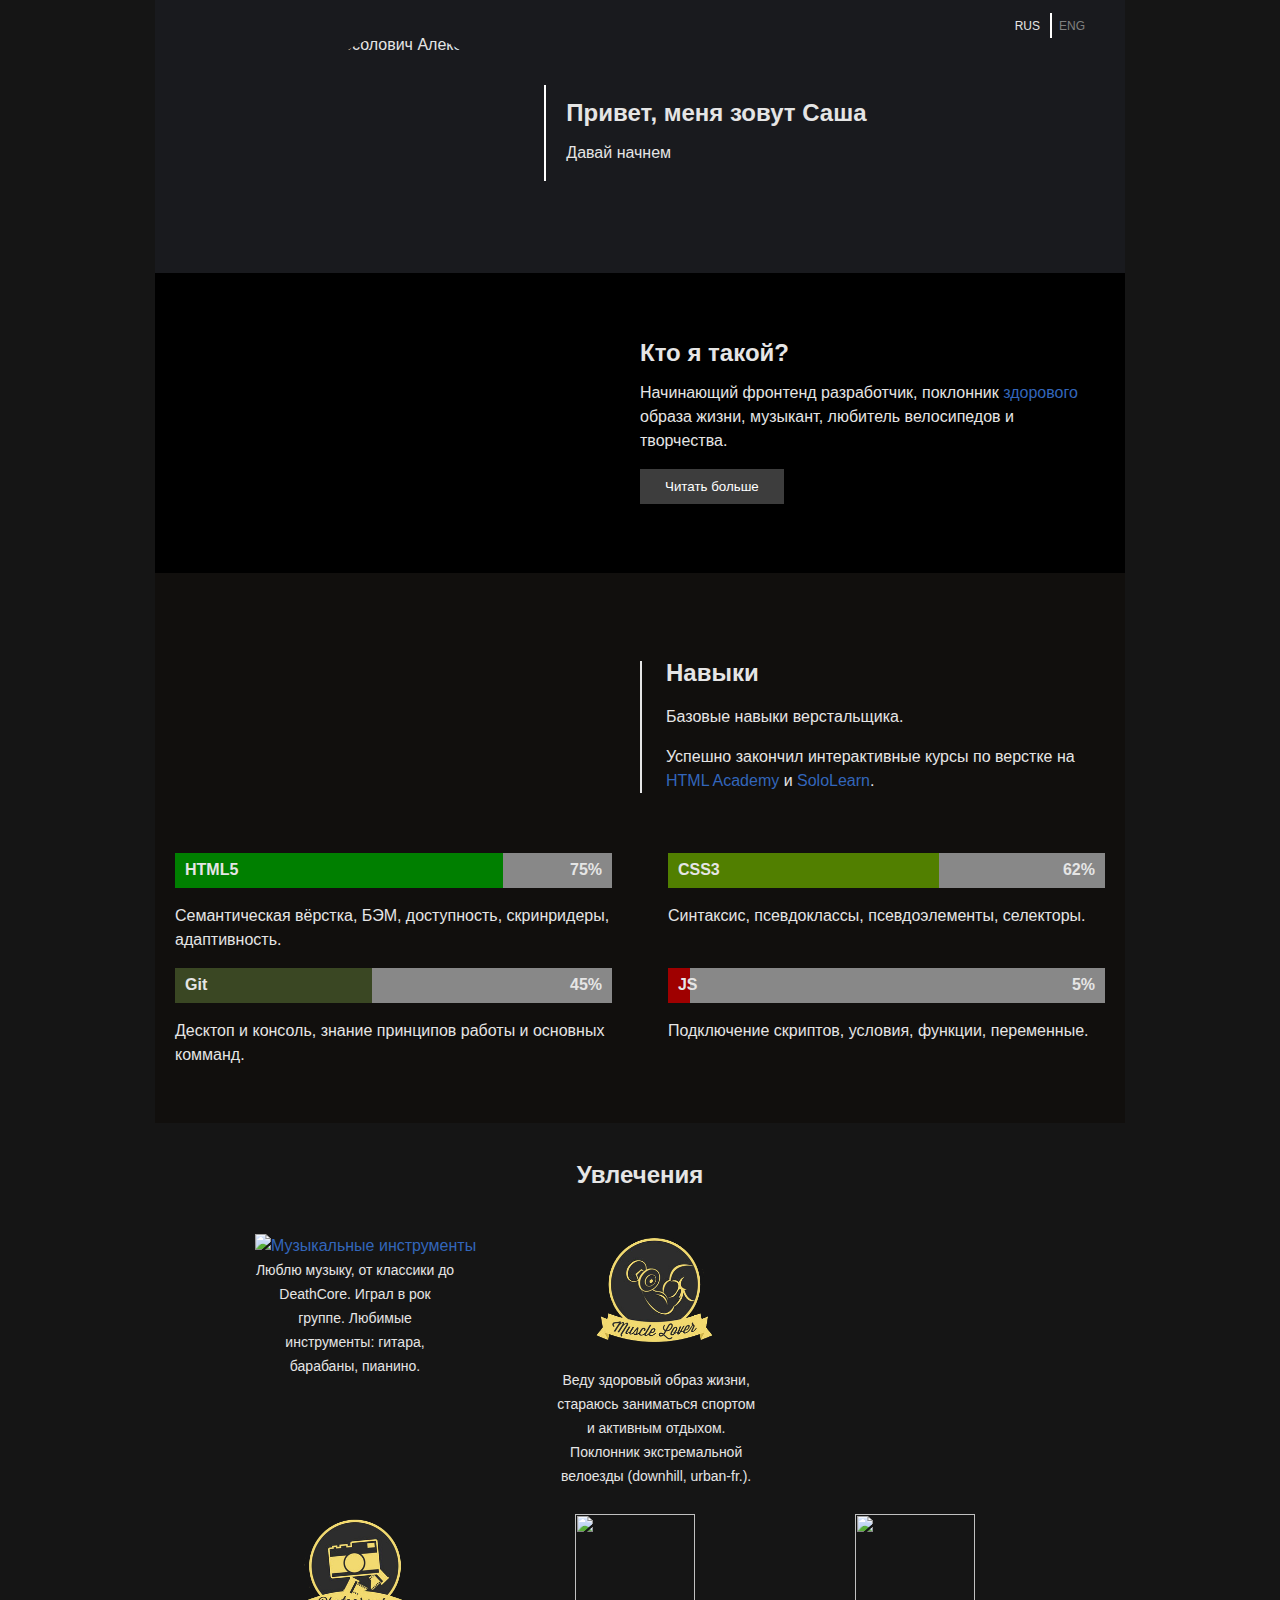
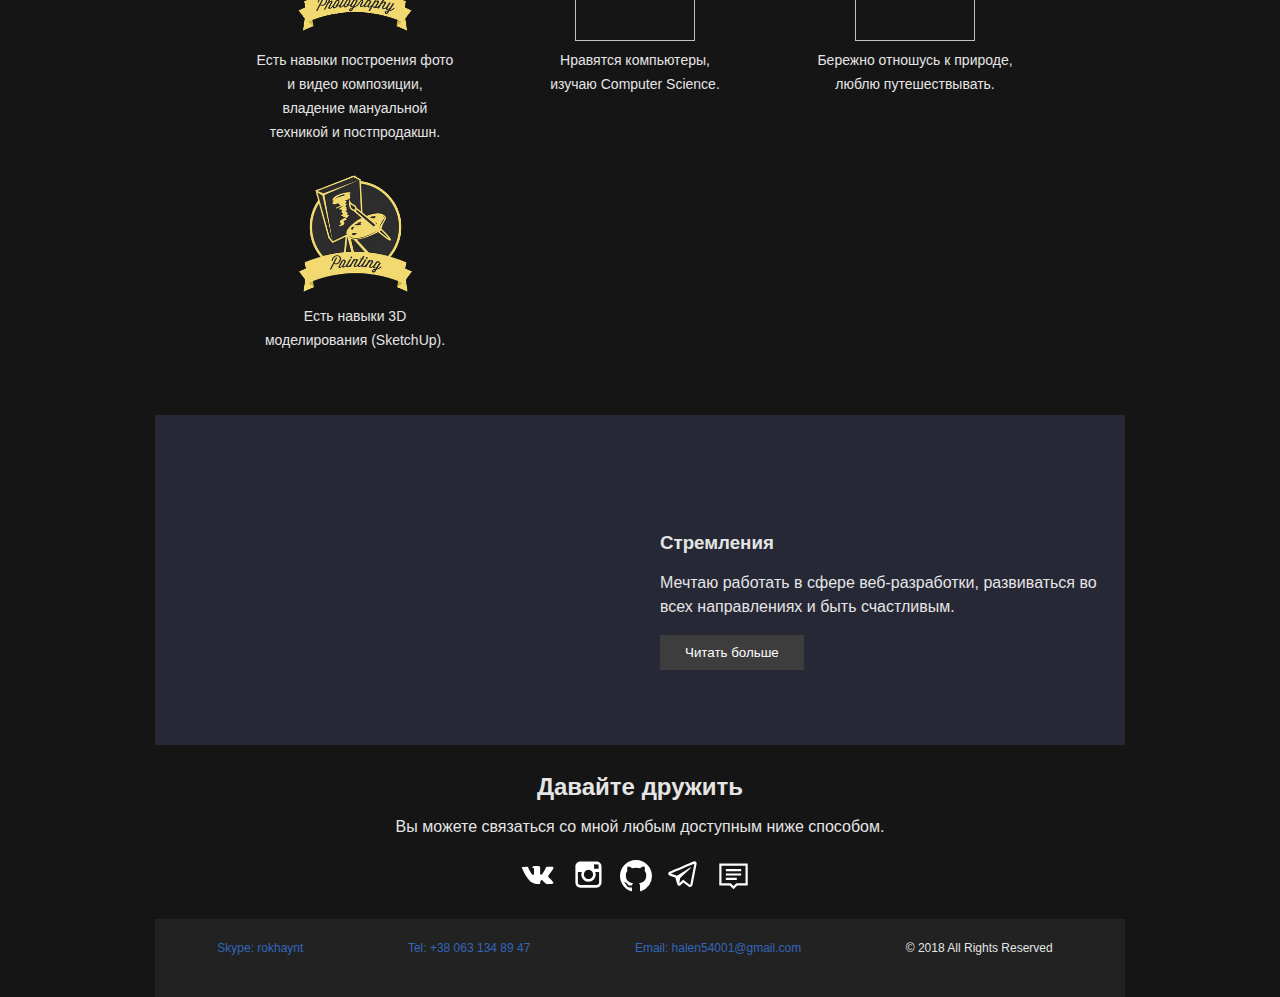
==== index.html @ 38c2795d "medium_1.6" ====
<!DOCTYPE html>
<html class="no-js" lang="ru">
  <head>
    <meta charset="UTF-8">
    <meta name="keywords" content="HTML,CSS,XML,JavaScript, разработка сайтов, создат сайт.">
    <meta name="description" content="Разработка и поддержка веб-сайтов, современный дизайн, новые технологии.">
    <meta name="viewport" content="width=device-width, initial-scale=1.0">
    <meta name="author" content="Prosolovych Oleksandr">
    <title>Фронтенд разработчик Destors</title>
    <script>
      document.documentElement
        .classList.replace('no-js', 'js');
    </script>
    <link rel="stylesheet" href="css/normalize.css">
    <link rel="stylesheet" href="css/mobile_style.css">
    <link rel="stylesheet" href="css/desktop_style.css">
    <link rel="stylesheet" href="css/hight_res_style.css">
  </head>
  <body class="container">
    <header class="main-header">
      <section class="lang-menu">
        <ul class="lang-list">
          <li class="lang-list__item"><a href="#" class="lang-list__link lang-list__link--active" title="Русский язык">RUS</a></li>
          <li class="lang-list__item"><a href="index_eng.html" class="lang-list__link" title="English language">ENG</a></li>
        </ul>
      </section>
      <section class="header-info">
        <div class="header-info__wrapper-photo">
          <picture>
            <source srcset="img/main_header_photo.jpg" media="(min-width: 660px)">
            <img class="header-info__photo" src="img/main_header_photo_mobile.jpg" alt="На фото: Просолович Александр" title="Просолович Александр">
          </picture>
        </div>
        <div class="header-info__wrapper-info">
          <h1 class="header-info__title">Привет, меня зовут Саша</h1>
          <p class="header-info__description">Давай начнем</p>
        </div>
      </section>
    </header>
    <main class="page-main">
      <section class="main-info">
        <div class="main-info-wrapper">
          <h2 class="main-info__title">Кто я такой?</h2>
          <p class="main-info__description">Начинающий фронтенд разработчик, поклонник <a href="https://ru.wikipedia.org/wiki/%D0%97%D0%B4%D0%BE%D1%80%D0%BE%D0%B2%D1%8B%D0%B9_%D0%BE%D0%B1%D1%80%D0%B0%D0%B7_%D0%B6%D0%B8%D0%B7%D0%BD%D0%B8" class="main-info__link" target="_blank">здорового</a> образа жизни, музыкант, любитель велосипедов и творчества.</p>
          <div class="hide-content">
            <h4 class="hide-content__title">Краткая биография</h4>
            <h5 class="hide-content__title-smal">Семья</h5>
            <p class="hide-content__description">Родился 19 марта 1995 году в Украине, город <a class="main-info__link" href="https://ru.wikipedia.org/wiki/%D0%9D%D0%B8%D0%BA%D0%BE%D0%BB%D0%B0%D0%B5%D0%B2">Николаев</a>, в семье учительницы и электрика. Полное имя Просолович Александр Романович.</p>
            <h5 class="hide-content__title-smal">Учеба</h5>
            <p class="hide-content__description">11 лет учился в школе №7, дальше поступил в политехнический институт в Николаеве на специальность "Дорожный транспорт", паралельно учился в коледже НКИ по специальности "ДВС".<br>На 4 курс перешел в киевский университет Украина, специальность "Компьютерные науки".</p>
          </div>
          <button class="page-main__button" data-more="0">Читать больше</button>
        </div>
      </section>
      <section class="advantages">
        <div class="advantages-title-wrapper">
          <h2 class="page-main__title">Навыки</h2>
          <p class="page-main__description">Базовые навыки верстальщика.</p>
          <p class="page-main__description">Успешно закончил интерактивные курсы по верстке на<br><a href="https://htmlacademy.ru/profile/id276285" title="Мой профиль HTML Academy" target="_blank">HTML Academy</a> и <a href="https://www.sololearn.com/Profile/2225497" title="Мой профиль SoloLearn" target="_blank">SoloLearn</a>. </p>
        </div>
        <ul class="advantages-list">
          <li class="advantages-list__item">
            <h3 class="visually-hidden">HTML5</h3>
            <div class="progress-bar progress-bar--75">
              <div class="progress-bar__text">
                <span class="progress-bar__title">HTML5</span>
                <span class="progress-bar__title">75%</span>
              </div>
            </div>
            <p>Семантическая вёрстка, БЭМ, доступность, скринридеры, адаптивность.
          </li>
          <li class="advantages-list__item">
            <h3 class="visually-hidden">CSS3</h3>
            <div class="progress-bar progress-bar--62">
              <div class="progress-bar__text">
                <span class="progress-bar__title">CSS3</span>
                <span class="progress-bar__title">62%</span>
              </div>
            </div>
            <p>Синтаксис, псевдоклассы, псевдоэлементы, селекторы.</p>
          </li>
          <li class="advantages-list__item">
            <h3 class="visually-hidden">Git</h3>
            <div class="progress-bar progress-bar--45">
              <div class="progress-bar__text">
                <span class="progress-bar__title">Git</span>
                <span class="progress-bar__title">45%</span>
              </div>
            </div>
            <p>Десктоп и консоль, знание принципов работы и основных комманд.</p>
          </li>
          <li class="advantages-list__item">
            <h3 class="visually-hidden">JS</h3>
            <div class="progress-bar progress-bar--5">
              <div class="progress-bar__text">
                <span class="progress-bar__title">JS</span>
                <span class="progress-bar__title">5%</span>
              </div>
            </div>
            <p>Подключение скриптов, условия, функции, переменные.</p>
          </li>
        </ul>
      </section>
      <section class="hobbies">
        <h2 class="hobbies__title">Увлечения</h2>
        <ul class="hobbies-list">
          <li class="hobbies-list__item">
            <a class="hobbies-list__link" href="https://www.youtube.com/watch?v=rc3UGFDLbmE" title="Видео с моим исполнением" target="_blank"><img class="hobbies-list__img" src="img/hobbie_rock.png" alt="Музыкальные инструменты"></a>
            <p class="hobbies-list__description">Люблю музыку, от классики до DeathCore. Играл в рок группе. Любимые инструменты: гитара, барабаны, пианино.</p>
          </li>
          <li class="hobbies-list__item">
            <a class="hobbies-list__link" href="#" target="_blank"><img class="hobbies-list__img" src="img/hobbie_muscule.png" alt=""></a>
            <p class="hobbies-list__description">Веду здоровый образ жизни, стараюсь заниматься спортом и активным отдыхом. Поклонник экстремальной велоезды (downhill, urban-fr.).</p>
          </li>
          <li class="hobbies-list__item">
            <a class="hobbies-list__link" href="#"><img class="hobbies-list__img" src="img/hobbie_photo.png" alt=""></a>
            <p class="hobbies-list__description">Есть навыки построения фото и видео композиции, владение мануальной техникой и постпродакшн.</p>
          </li>
          <li class="hobbies-list__item">
            <a class="hobbies-list__link" href="#" target="_blank"><img class="hobbies-list__img" src="img/hobbie_pc.png" alt=""></a>
            <p class="hobbies-list__description">Нравятся компьютеры, изучаю Computer Science.</p>
          </li>
          <li class="hobbies-list__item">
            <a class="hobbies-list__link" href="#" target="_blank"><img class="hobbies-list__img" src="img/hobbie_nature.png" alt=""></a>
            <p class="hobbies-list__description">Бережно отношусь к природе, люблю путешествывать.</p>
          </li>
          <li class="hobbies-list__item">
            <a class="hobbies-list__link" href="http://s016.radikal.ru/i336/1108/14/4311d4f94e69.jpg" target="_blank"><img class="hobbies-list__img" src="img/hobbie_paint.png" alt=""></a>
            <p class="hobbies-list__description">Есть навыки 3D моделирования (SketchUp).</p>
          </li>
        </ul>
      </section>
      <section class="desires">
        <div class="desires-content-wrapper">
          <h3 class="desires__title">Стремления</h3>
          <p>Мечтаю работать в сфере веб-разработки, развиваться во всех направлениях и быть счастливым.</p>
          <div class="hide-content">
            <h4 class="hide-content__title-smal">О веб-разработке</h4>
            <p class="hide-content__description">Как я к этому пришел? Очень просто, я всегда хотел заниматся чем-то таким, что поможет мне раскрыть себя и свои способности. В мире кода чувствую себя прекрасно. Чувствую что занимаюсь чем-то важным и нужным.</p>
            <img src="img/image-research-development.png" width="100%" height="auto" alt="Важность работы программистов в обществе">
            <h4 class="hide-content__title-smal">О программировании</h4>
            <p class="hide-content__description">Программирование это инструмент, который дает безграничные возможности для любой фантазии. Даже такие простые навыки как верстка сайтов - открыли для меня новый мир.</p>
            <p class="hide-content__description">Мне очень нравится и хочется, обучатся дальше, и расширять круг своих навыков.</p>
          </div>
          <button class="page-main__button" data-more="0">Читать больше</button>
        </div>
      </section>
    </main>
    <footer class="page-footer">
      <section class="social-menu">
        <div class="social-menu-wrapper">
          <h2 class="social-menu__title">Давайте дружить</h2>
          <p>Вы можете связаться со мной любым доступным ниже способом.</p>
          <ul class="social-list">
            <li class="social-list__item">
              <a class="social-list__link" href="http://vk.com/destors" target="_blank" title="Мой VK: destors">
                <svg id="vkontakte" viewBox="0 0 32 32" width="37" height="37" fill="white">
                  <path d="M15.83 25.176h1.63s.45-.09.723-.362c.27-.27.18-.724.18-.724s0-2.17.996-2.533c.994-.362 2.26 2.08 3.708 3.076.995.724 1.81.543 1.81.543l3.618-.09s1.9-.09.995-1.628c-.09-.09-.542-1.086-2.713-3.166-2.262-2.17-1.99-1.81.814-5.428 1.72-2.262 2.353-3.62 2.172-4.16-.18-.544-1.447-.453-1.447-.453h-4.16s-.272 0-.544.09c-.18.09-.36.453-.36.453s-.634 1.72-1.54 3.257c-1.808 3.076-2.532 3.257-2.894 3.076-.724-.452-.543-1.81-.543-2.804 0-2.985.452-4.252-.905-4.614-.452-.09-.814-.18-1.9-.18-1.447 0-2.714 0-3.438.36-.452.272-.814.725-.633.815.27 0 .905.18 1.176.633.452.543.452 1.9.452 1.9s.27 3.528-.543 3.98c-.543.27-1.357-.27-2.985-3.166-.814-1.447-1.447-3.076-1.447-3.076s.09-.27-.18-.452-.634-.27-.634-.27l-3.89.09s-.543 0-.814.27c-.18.27 0 .724 0 .724S5.608 18.483 9.045 22.1c3.166 3.258 6.785 3.077 6.785 3.077z"></path>
                </svg>
              </a>
            </li>
            <li class="social-list__item">
              <a class="social-list__link" href="http://www.instagram.com/destors" target="_blank" title="Мой Instagram: destors">
                <svg id="instagram" viewBox="0 0 32 32" width="35" height="35" fill="white">
                  <path d="M23.4 4H8.6C6.1 4 4 6.1 4 8.6v14.7C4 25.9 6.1 28 8.6 28h14.7c2.6 0 4.6-2.1 4.6-4.6V8.6c.1-2.5-2-4.6-4.5-4.6zm1.3 2.8h.5v4h-4.1V6.7l3.6.1zm-12.1 6.7c.8-1.1 2-1.8 3.4-1.8s2.7.7 3.4 1.8c.5.7.8 1.5.8 2.5 0 2.3-1.9 4.2-4.2 4.2s-4.2-1.9-4.2-4.2c0-.9.3-1.8.8-2.5zm13.1 9.9c0 1.3-1 2.3-2.3 2.3H8.6c-1.3 0-2.3-1-2.3-2.3v-9.8h3.6c-.3.8-.5 1.6-.5 2.5 0 3.6 2.9 6.6 6.6 6.6 3.6 0 6.6-2.9 6.6-6.6 0-.9-.2-1.7-.5-2.5h3.6v9.8z"></path>
                </svg>
              </a>
            </li>
            <li class="social-list__item">
              <a class="social-list__link" href="http://github.com/Destors" target="_blank" title="Мой GitHub: Destors">
                <svg height="32" class="octicon octicon-mark-github" viewBox="0 0 16 16" version="1.1" width="32" aria-hidden="true" fill="white">
                  <path fill-rule="evenodd" d="M8 0C3.58 0 0 3.58 0 8c0 3.54 2.29 6.53 5.47 7.59.4.07.55-.17.55-.38 0-.19-.01-.82-.01-1.49-2.01.37-2.53-.49-2.69-.94-.09-.23-.48-.94-.82-1.13-.28-.15-.68-.52-.01-.53.63-.01 1.08.58 1.23.82.72 1.21 1.87.87 2.33.66.07-.52.28-.87.51-1.07-1.78-.2-3.64-.89-3.64-3.95 0-.87.31-1.59.82-2.15-.08-.2-.36-1.02.08-2.12 0 0 .67-.21 2.2.82.64-.18 1.32-.27 2-.27.68 0 1.36.09 2 .27 1.53-1.04 2.2-.82 2.2-.82.44 1.1.16 1.92.08 2.12.51.56.82 1.27.82 2.15 0 3.07-1.87 3.75-3.65 3.95.29.25.54.73.54 1.48 0 1.07-.01 1.93-.01 2.2 0 .21.15.46.55.38A8.013 8.013 0 0 0 16 8c0-4.42-3.58-8-8-8z"></path>
                </svg>
              </a>
            </li>
            <li class="social-list__item">
              <a class="social-list__link" href="https://web.telegram.org/@Destors" target="_blank" title="Мой Telegram: @Destors">
                <svg xmlns="http://www.w3.org/2000/svg" xmlns:xlink="http://www.w3.org/1999/xlink" viewBox="0 0 32 32" version="1.1" width="35px" height="35px" fill="white">
                  <g id="surface1">
                    <path style=" " d="M 26.070313 3.996094 C 25.734375 4.011719 25.417969 4.109375 25.136719 4.21875 L 25.132813 4.21875 C 24.847656 4.332031 23.492188 4.902344 21.433594 5.765625 C 19.375 6.632813 16.703125 7.757813 14.050781 8.875 C 8.753906 11.105469 3.546875 13.300781 3.546875 13.300781 L 3.609375 13.277344 C 3.609375 13.277344 3.25 13.394531 2.875 13.652344 C 2.683594 13.777344 2.472656 13.949219 2.289063 14.21875 C 2.105469 14.488281 1.957031 14.902344 2.011719 15.328125 C 2.101563 16.050781 2.570313 16.484375 2.90625 16.722656 C 3.246094 16.964844 3.570313 17.078125 3.570313 17.078125 L 3.578125 17.078125 L 8.460938 18.722656 C 8.679688 19.425781 9.949219 23.597656 10.253906 24.558594 C 10.433594 25.132813 10.609375 25.492188 10.828125 25.765625 C 10.933594 25.90625 11.058594 26.023438 11.207031 26.117188 C 11.265625 26.152344 11.328125 26.179688 11.390625 26.203125 C 11.410156 26.214844 11.429688 26.21875 11.453125 26.222656 L 11.402344 26.210938 C 11.417969 26.214844 11.429688 26.226563 11.441406 26.230469 C 11.480469 26.242188 11.507813 26.246094 11.558594 26.253906 C 12.332031 26.488281 12.953125 26.007813 12.953125 26.007813 L 12.988281 25.980469 L 15.871094 23.355469 L 20.703125 27.0625 L 20.8125 27.109375 C 21.820313 27.550781 22.839844 27.304688 23.378906 26.871094 C 23.921875 26.433594 24.132813 25.875 24.132813 25.875 L 24.167969 25.785156 L 27.902344 6.65625 C 28.007813 6.183594 28.035156 5.742188 27.917969 5.3125 C 27.800781 4.882813 27.5 4.480469 27.136719 4.265625 C 26.769531 4.046875 26.40625 3.980469 26.070313 3.996094 Z M 25.96875 6.046875 C 25.964844 6.109375 25.976563 6.101563 25.949219 6.222656 L 25.949219 6.234375 L 22.25 25.164063 C 22.234375 25.191406 22.207031 25.25 22.132813 25.308594 C 22.054688 25.371094 21.992188 25.410156 21.667969 25.28125 L 15.757813 20.75 L 12.1875 24.003906 L 12.9375 19.214844 C 12.9375 19.214844 22.195313 10.585938 22.59375 10.214844 C 22.992188 9.84375 22.859375 9.765625 22.859375 9.765625 C 22.886719 9.3125 22.257813 9.632813 22.257813 9.632813 L 10.082031 17.175781 L 10.078125 17.15625 L 4.242188 15.191406 L 4.242188 15.1875 C 4.238281 15.1875 4.230469 15.183594 4.226563 15.183594 C 4.230469 15.183594 4.257813 15.171875 4.257813 15.171875 L 4.289063 15.15625 L 4.320313 15.144531 C 4.320313 15.144531 9.53125 12.949219 14.828125 10.71875 C 17.480469 9.601563 20.152344 8.476563 22.207031 7.609375 C 24.261719 6.746094 25.78125 6.113281 25.867188 6.078125 C 25.949219 6.046875 25.910156 6.046875 25.96875 6.046875 Z "/>
                  </g>
                </svg>
              </a>
            </li>
            <li class="social-list__item"><button class="social-list__button"><svg xmlns="http://www.w3.org/2000/svg" xmlns:xlink="http://www.w3.org/1999/xlink" viewBox="0 0 32 32" version="1.1" width="35px" height="35px" fill="white">
              <g id="surface1">
              <path style=" " d="M 3 6 L 3 26 L 12.585938 26 L 16 29.414063 L 19.414063 26 L 29 26 L 29 6 Z M 5 8 L 27 8 L 27 24 L 18.585938 24 L 16 26.585938 L 13.414063 24 L 5 24 Z M 9 11 L 9 13 L 23 13 L 23 11 Z M 9 15 L 9 17 L 23 17 L 23 15 Z M 9 19 L 9 21 L 19 21 L 19 19 Z "/>
              </g>
              </svg></button></li>
          </ul>
        </div>
      </section>
      <section class="copyright">
        <a href="skype: rokhaynt?chat" class="copyright__title">Skype: rokhaynt</a>
        <a href="tel: +380631348947" class="copyright__title">Tel: +38 063 134 89 47</a>
        <a href="mailto: halen54001@gmail.com?subject=From:destors.com" class="copyright__title">Email: halen54001@gmail.com</a>
        <p class="copyright__title">© 2018 All Rights Reserved </p>
      </section>
      <section class="modal">
      <div class="overlay"></div>
      <div class="modal-wrapper">
        <form action="https://echo.htmlacademy.ru" class="modal-form" method="post">
          <fieldset class="modal-fieldset">
            <legend class="visually-hidden">Заполните простую форму и напишете нам</legend>
            <div class="modal-user-block">
              <div class="modal-user-column">
                <label class="modal__label" for="username">Ваше имя:</label>
                <input class="modal__input field-text" id="username" name="username" placeholder="Имя Фамилия" type="text">
              </div>
              <div class="modal-user-column">
                <label class="modal__label" for="email">Ваш e-mail:</label>
                <input class="modal__input field-text" id="email" name="email" placeholder="email@example.com" type="email">
              </div>
            </div>
            <p>
              <label class="modal__label" for="massage">Текст письма:</label>
              <textarea class="modal__input modal__massage-input" cols="30" id="massage" name="massage" placeholder="В свободной форме" rows="3"></textarea>
            </p>
            <input class="page-main__btn" type="submit" value="Отправить">
          </fieldset>
        </form>
        <button class="modal-close-btn" title="Закрыть поле формы">
          <svg xmlns="http://www.w3.org/2000/svg" width="21" height="21" viewBox="0 0 21 21">
            <path fill="white" d="M13.328 10.5l7.371-7.371a1.003 1.003 0 0 0 0-1.414L19.285.3a1.003 1.003 0 0 0-1.414 0L10.5 7.672 3.129.301a1.003 1.003 0 0 0-1.414 0L.301 1.715a1.003 1.003 0 0 0 0 1.414L7.672 10.5.301 17.871a1.003 1.003 0 0 0 0 1.414l1.415 1.414a1.003 1.003 0 0 0 1.414 0l7.371-7.371 7.371 7.371a1.003 1.003 0 0 0 1.414 0l1.414-1.414a1.003 1.003 0 0 0 0-1.414L13.328 10.5z"/>
          </svg>
        </button>
      </div>
    </section>
    </footer>
    <script src="js/script.js"></script>
  </body>
</html>
---- css/mobile_style.css ----
html {
    -webkit-box-sizing: border-box;
            box-sizing: border-box;

    animation: appear 3s;

    background-color: #151515;
}

*,
*::before,
*::after {
    -webkit-box-sizing: inherit;
            box-sizing: inherit;
}

body {
    padding: 0;
    margin: 0;

    font-family: "Roboto", Arial, sans-serif;
    font-size: 16px;
    font-style: normal;
    font-weight: 400;
    line-height: 24px;

    color: #e5e5e5;
}

a {
    text-decoration: none;

    color: #36b;
}

.visually-hidden {
    position: absolute;

    width: 1px;
    height: 1px;
    padding: 0;
    margin: -1px;
    overflow: hidden;
    clip: rect(0 0 0 0);

    white-space: nowrap;

    border: 0;

    clip-path: inset(100%);
}

@keyframes appear {
    0% {
        opacity: 0;
    }
    100% {
        opacity: 1.0;
    }
}

.js .hide-content {
    display: none;

    animation: appear 4s;
}

.js .showContent {
    display: block;
}

.main-header {
    padding-top: 13px;
    padding-bottom: 20px;
    margin: 0;

    background-color: #191a1e;
}

.lang-list {
    display: flex;
    padding: 0 30px;
    margin: 0;

    list-style: none;

    justify-content: space-between;
}

.lang-list__item {
    padding-right: 10px;
}

.lang-list__link {
    font-size: 12px;

    text-decoration: none;

    color: gray;
}

.lang-list__link--active {
    color: inherit;
}

.advantages-list__percent {
    font-size: 16px;
    font-weight: 200;
}

.container {
    max-width: 500px;
    min-width: 320px;
    padding: 0;
    margin: 0 auto;
}

.header-info {
    padding: 20px 20px;
}

.header-info__title {
    font-size: 24px;
}

.header-info__wrapper-photo {
    position: relative;

    width: 200px;
    height: 200px;
    margin: 0 auto;
    overflow: hidden;

    text-align: center;

    border-radius: 50%;
}

.header-info__photo {
    width: auto;
    height: 100%;
    margin-left: -76px;
}

.header-info__description {
    padding: 0;
}

.header-info__wrapper-info {
    padding-left: 20px;

    border-left: 2px solid white;
}

.page-main {
    padding: 0;
    margin: 0;
}

.page-main__button {
    padding: 10px 25px;
    margin: 0 auto;

    text-decoration: none;

    color: white;
    border: none;
    background-color: #3d3d3d;
}

.no-js .page-main__button {
    display: none;
}

.page-main__title {
    text-align: left;
}

.page-main__description {
    text-align: left;
}

.main-info {
    padding: 60% 20px 40px 20px;

    text-align: center;

    background-color: black;
    background-image: url(../img/background_whoiem.jpg);
    background-repeat: no-repeat;
    background-size: 100%;
}

.main-info__title {
    padding: 0;
    margin: 0;
}

.advantages-title-wrapper {
    margin-bottom: 40px;

    text-align: center;
}

.advantages {
    padding: 60% 20px 40px 20px;

    background-color: #110f0d;
    background-image: url(../img/background_skills.jpg);
    background-repeat: no-repeat;
    background-size: 100%;
}

.advantages-list {
    padding: 0;
    margin: 0;

    list-style: none;
}

.progress-bar {
    position: relative;

    display: flex;
    width: 100%;
    height: 35px;
    padding: 0;
    margin: 0 auto;

    background: #888;

    align-items: center;
}

.progress-bar:before {
    position: absolute;
    z-index: 1;

    height: 35px;

    content: "";

    background-color: #007f00;
}

.progress-bar--75:before {
    width: 75%;
}

.progress-bar--62:before {
    width: 62%;

    background-color: #517f00;
}

.progress-bar--45:before {
    width: 45%;

    background-color: #3a4723;
}

.progress-bar--5:before {
    width: 5%;

    background-color: #9f0000;
}

.progress-bar__text {
    display: flex;
    width: 100%;

    justify-content: space-between;
}

.progress-bar__title {
    z-index: 2;

    padding: 0 10px;
    margin: 0;

    font-weight: bold;
}

.hobbies {
    padding: 0 20px;
}

.hobbies__title {
    text-align: center;
}

.hobbies-list {
    padding: 0;
    margin: 0;

    list-style: none;
}

.hobbies-list__item {
    display: flex;
    margin-bottom: 20px;

    text-align: center;

    align-items: center;
    justify-content: space-around;
}

.hobbies-list__description {
    max-width: 200px;
    padding: 0;
    margin: 0;

    font-size: 14px;
}

.hobbies-list__img {
    width: 120px;
    height: 127px;
}

.desires {
    padding: 82% 20px 40px 20px;
    margin: 0;

    text-align: center;

    background-color: #262835;
    background-image: url(../img/background_dreams_mobile.jpg);
    background-repeat: no-repeat;
    background-size: 100%;
}

.desires__title {
    padding: 0;
    margin: 0;
}

.page-footer {
    padding: 0;
    margin: 0;
}

.page-footer__description {
    padding: 0;
    margin: 0;
}

.social-menu {
    padding: 0 20px;
    margin: 0;

    text-align: center;
}

.social-menu-wrapper {
    padding-top: 30px;
}

.social-menu__title {
    padding: 0;
    margin: 0;
}

.social-list {
    padding: 0;
    margin: 0 0 20px 0;

    list-style: none;
}

.social-list__item {
    display: inline-block;
    margin-right: 10px;
}

.social-list__button {
    padding: 0;
    margin: 0;

    border: none;
    background-color: inherit;
}

.social-list__button:hover,
.social-list__button:focus {
    cursor: pointer;

    opacity: .5;
}

.social-list__link {
    width: 50px;
    height: 50px;
}

.copyright {
    padding: 10px 20px 30px 10px;

    text-align: left;

    background-color: #222;
}

.copyright__title {
    display: block;
    padding: 0;
    margin: 5px 0;
}

.hide-content__title {
    text-align: left;
}

.hide-content__title-smal {
    padding: 0;
    margin: 0;

    text-align: left;
}

.hide-content__description {
    text-align: left;
}

.modal {
    position: fixed;
    top: 47%;
    left: 50%;

    display: none;
    padding: 20px;

    -webkit-transform: translate(-50%, -50%);
            transform: translate(-50%, -50%);
}

.overlay {
    position: fixed;
    top: 0;
    right: 0;
    bottom: 0;
    left: 0;
    z-index: 50;

    width: 100%;
    height: 100%;

    opacity: .9;
    background: #000;
}

.modal-window {
    position: fixed;
    top: 47%;
    left: 50%;
    z-index: 100;

    width: 960px;
    padding: 20px;
    overflow: hidden;

    -webkit-transform: translate(-50%, -50%);
            transform: translate(-50%, -50%);

    background-color: white;
    -webkit-box-shadow: 0 10px 20px 0 rgba(0, 0, 0, .4);
            box-shadow: 0 10px 20px 0 rgba(0, 0, 0, .4);
}

.modal-wrapper {
    position: relative;
    z-index: 1000;

    width: 760px;
    padding-top: 21px;
    padding-bottom: 53px;
    margin: 0 auto;

    background-color: #110f0d;
}

.modal-user-block {
    display: -webkit-box;
    display: -ms-flexbox;
    display: flex;

    -webkit-box-pack: justify;
    -ms-flex-pack: justify;
    justify-content: space-between;
}

.modal-user-column {
    width: 360px;
    margin-top: 12px;
}

.modal-title {
    font-size: 45px;
    font-weight: 500;
}

.modal__label {
    display: block;
    margin-bottom: 7px;

    font-weight: 700;
}

.modal__input {
    width: 100%;
    height: 50px;
    padding: 0 12px;
    margin-bottom: 14px;
}

.modal-input:hover {
    border-color: #b4b9bb;
}

.modal-input:focus {
    border-color: black;
}

.modal-input:invalid {
    color: red;
    border-color: red;
}

.modal__massage-input {
    width: 100%;
    min-height: 118px;
    padding-top: 10px;
}

.modal__submit-btn {
    padding: 16px 84px;
    margin-top: 25px;
}

.modal-close-btn {
    position: absolute;
    top: 11px;
    right: 7px;

    opacity: .3;
    border: none;
    background: transparent;
}

.modal-close-btn:hover,
.modal-close-btn:focus {
    opacity: 1.0;
}

.modal-close-btn:active {
    opacity: .1;
}

.modal-fieldset {
    border: none;
}

.modal-show {
    display: block;

    animation: appear 1.5s;
}
---- css/desktop_style.css ----
@media (min-width: 660px) {
    a:hover,
    a:focus {
        opacity: .2;
    }

    a:active {
        opacity: 1;
    }
    .container {
        min-width: 970px;
    }


    .lang-menu {
        float: right;
    }

    .lang-list {
        display: flex;
    }

    .lang-list__item:first-child {
        border-left: none;
    }

    .lang-list__item {
        padding-left: 7px;

        border-left: 2px solid white;
    }


    .header-info {
        display: flex;

        align-items: center;
        justify-content: center;
    }

    .header-info__wrapper-photo {
        margin: 0 40px;

        background-image: url(../img/595f10a64d228.png);
        background-size: 100%;
    }

    .header-info__wrapper-info {
        width: 324px;
        margin: 0;
    }

    .main-info {
        min-height: 300px;
        padding-top: 7%;

        background-position-x: 10%;
        background-position-y: 42px;
        background-size: 40%;
    }

    .main-info-wrapper {
        width: 50%;
        margin-left: auto;

        text-align: left;
    }

    .page-main__button {
        margin: 0 auto 0 0;
    }

    .page-main__button:hover,
    .page-main__button:focus {
        background-color: #7f7f7fff;
    }

    .page-main__button:active {
        background-color: #191919ff;
    }

    .advantages {
        padding-top: 7%;

        background-color: #110f0d;
        background-image: url(../img/59fdde28f2a31.jpg);
        background-repeat: no-repeat;
        background-position-x: 10%;
        background-position-y: 50px;
        background-size: 40%;
    }

    .advantages-title-wrapper {
        width: 50%;
        padding-left: 24px;
        margin-left: auto;

        text-align: left;

        border-left: 2px solid;
    }

    .advantages-list {
        display: flex;
        padding-top: 20px;

        flex-wrap: wrap;
        justify-content: space-between;
    }

    .advantages-list__item {
        width: 47%;
    }

    .hobbies {
        margin: 40px;
    }

    .hobbies__title {
        margin-bottom: 44px;

        text-align: center;
    }

    .hobbies-list {
        display: flex;

        flex-wrap: wrap;
    }

    .hobbies-list__item {
        display: block;
        padding: 3px 40px;
    }

    .hobbies-list__link:hover .hobbies-list__img {
        transform: scale(1.1);

        opacity: .7;
    }
    .hobbies-list__description {
        max-width: 200px;
    }

    .desires {
        min-height: 330px;
        padding: 0;
        margin: 0;

        background-color: #262835;
        background-image: url(../img/20413001.jpg);
        background-repeat: no-repeat;
        background-position-x: 10%;
        background-position-y: 10px;
        background-size: 40%;
    }

    .desires-content-wrapper {
        display: block;
        width: 50%;
        padding: 12% 20px 5% 20px;
        margin: 0;
        margin-left: auto;

        text-align: left;
    }

    .hideContent {
        display: flex;

        flex-wrap: wrap;
    }

    .copyright {
        display: flex;

        justify-content: space-around;
    }

    .copyright__title {
        padding: 2px 10px;

        font-size: 12px;
    }
}
---- css/hight_res_style.css ----
/* test_version*/

@media (min-width: 2800px) {
    body {
        font-size: 30px;
        line-height: 1.5;
    }

    .lang-list__link {
        font-size: 18px;
    }
    .container {
        max-width: 2000px;
    }

    .main-info {
        padding-top: 6%;
        padding-bottom: 7%;
    }

    .hobbies-list {
        justify-content: center;
    }

    .hobbies-list__item {
        min-width: 30%;
    }

    .hobbies-list__img {
        width: 217px;
        height: 219px;
    }

    .hobbies-list__description {
        max-width: 400px;
        padding: 0;
        margin: 0 auto;

        font-size: inherit;

        text-align: center;
    }

    .desires-content-wrapper {
        padding: 11% 20px 10% 20px;
    }

    .advantages-list {
        padding-top: 7%;
    }

    .copyright__title {
        font-size: inherit;
    }

    .progress-bar {
        height: 60px;
    }

    .progress-bar:before {
        height: 100%;
    }

    .social-list__item {
    margin-right: 35px;
    transform: scale(1.7);
}
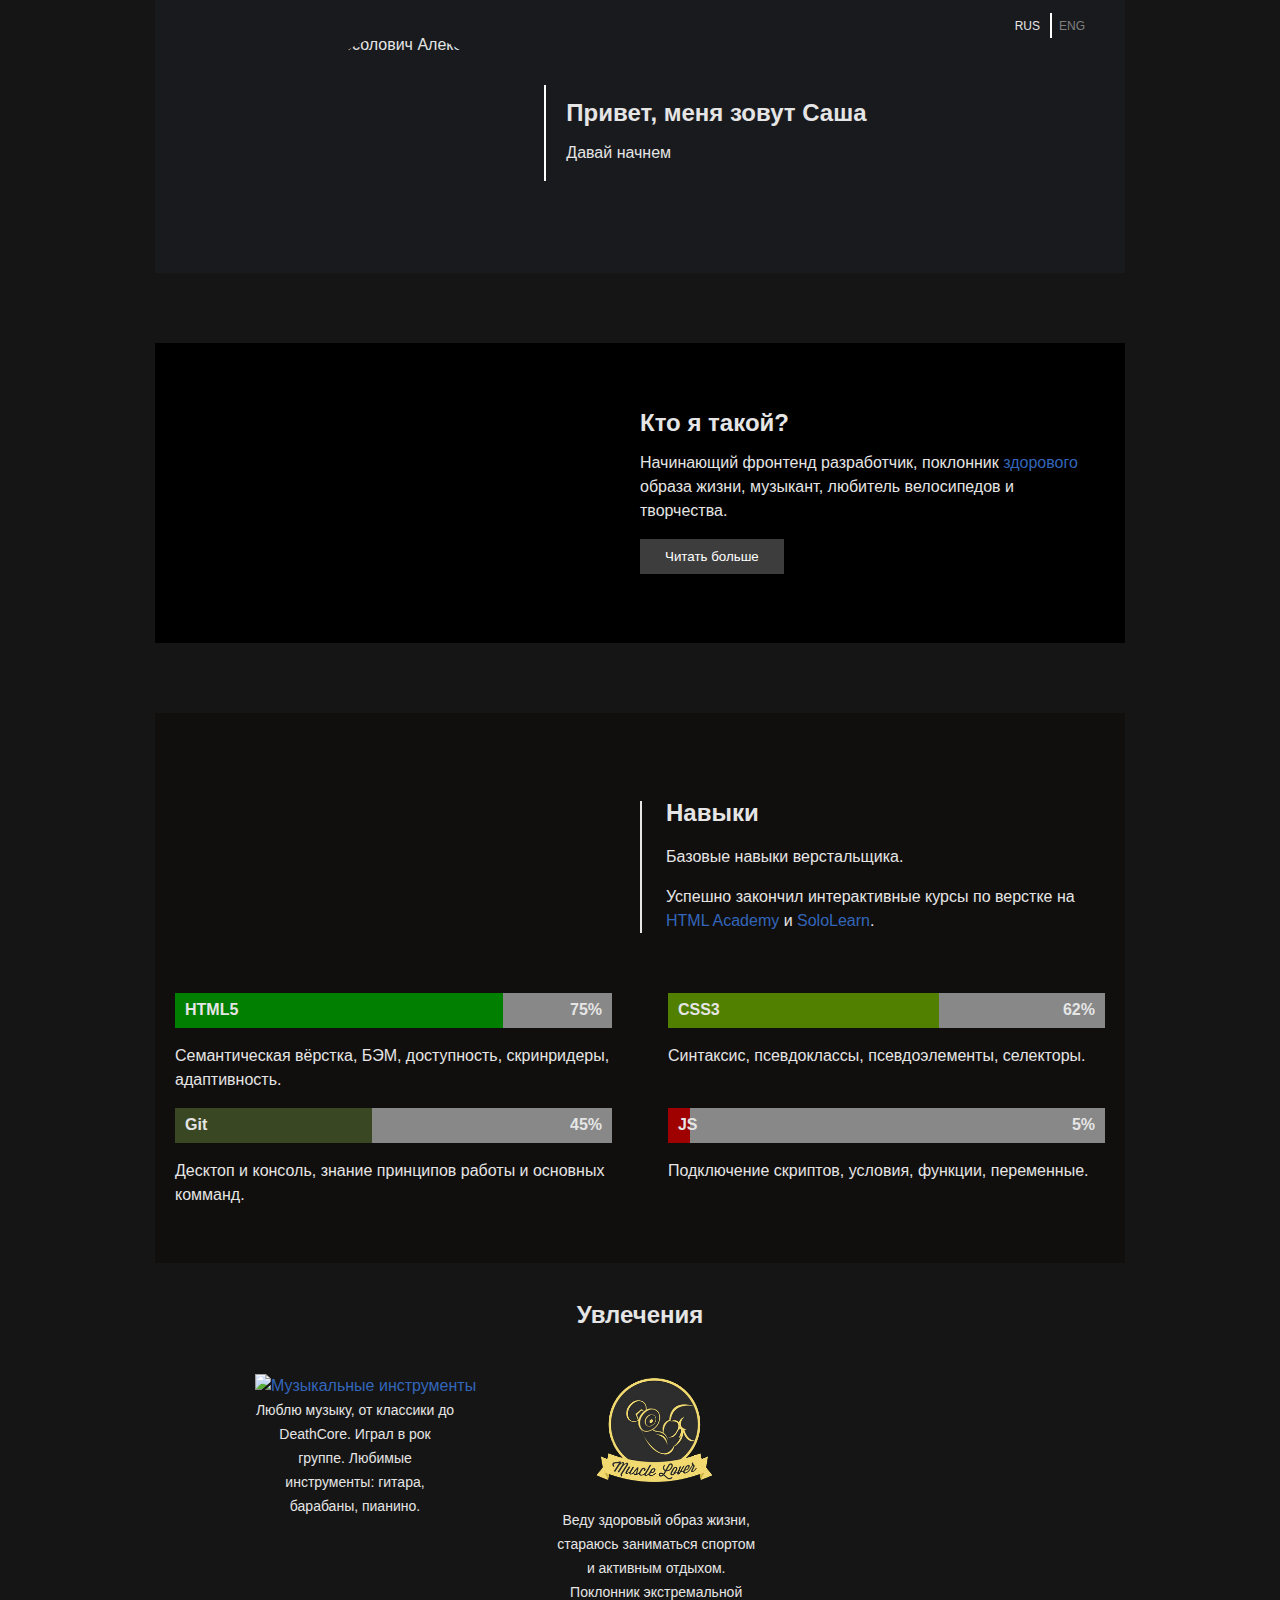
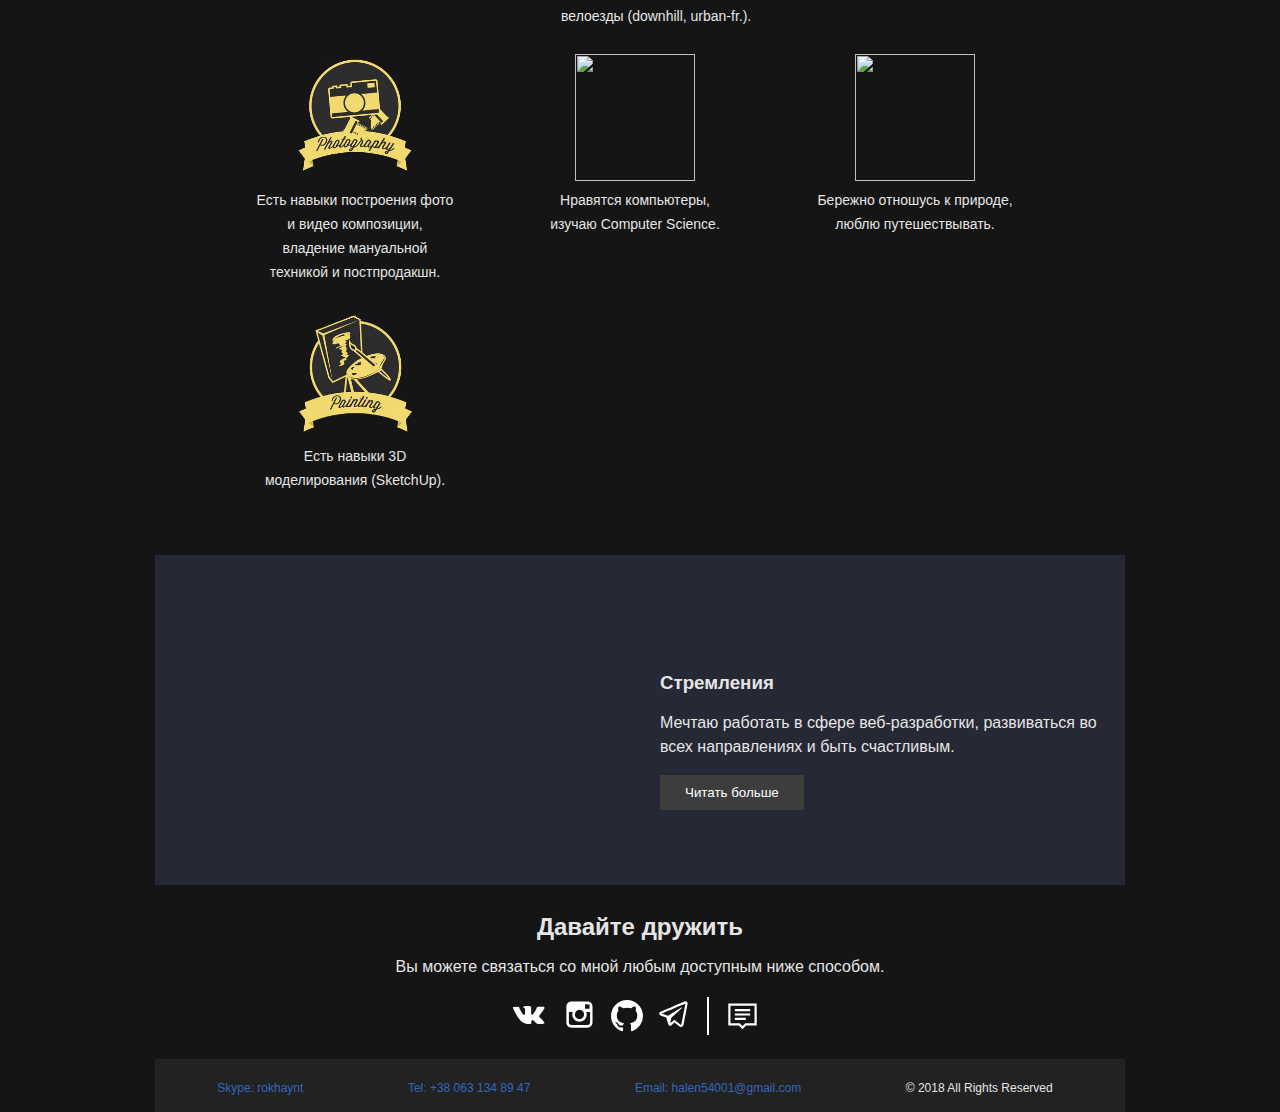
==== commit 16de6178: "medium_1.7" ====
--- a/index.html
+++ b/index.html
@@ -13,8 +13,8 @@
     </script>
     <link rel="stylesheet" href="css/normalize.css">
     <link rel="stylesheet" href="css/mobile_style.css">
-    <link rel="stylesheet" href="css/desktop_style.css">
-    <link rel="stylesheet" href="css/hight_res_style.css">
+    <link rel="stylesheet" media="(min-width: 660px)" href="css/desktop_style.css">
+    <link rel="stylesheet" media="(min-width: 2800px)" href="css/hight_res_style.css">
   </head>
   <body class="container">
     <header class="main-header">
@@ -182,11 +182,15 @@
                 </svg>
               </a>
             </li>
-            <li class="social-list__item"><button class="social-list__button"><svg xmlns="http://www.w3.org/2000/svg" xmlns:xlink="http://www.w3.org/1999/xlink" viewBox="0 0 32 32" version="1.1" width="35px" height="35px" fill="white">
-              <g id="surface1">
-              <path style=" " d="M 3 6 L 3 26 L 12.585938 26 L 16 29.414063 L 19.414063 26 L 29 26 L 29 6 Z M 5 8 L 27 8 L 27 24 L 18.585938 24 L 16 26.585938 L 13.414063 24 L 5 24 Z M 9 11 L 9 13 L 23 13 L 23 11 Z M 9 15 L 9 17 L 23 17 L 23 15 Z M 9 19 L 9 21 L 19 21 L 19 19 Z "/>
-              </g>
-              </svg></button></li>
+            <li class="social-list__item">
+              <div class="social-list__button-wrapper">
+                <button class="social-list__button"><svg xmlns="http://www.w3.org/2000/svg" xmlns:xlink="http://www.w3.org/1999/xlink" viewBox="0 0 32 32" version="1.1" width="35px" height="35px" fill="white">
+                <g id="surface1">
+                <path style=" " d="M 3 6 L 3 26 L 12.585938 26 L 16 29.414063 L 19.414063 26 L 29 26 L 29 6 Z M 5 8 L 27 8 L 27 24 L 18.585938 24 L 16 26.585938 L 13.414063 24 L 5 24 Z M 9 11 L 9 13 L 23 13 L 23 11 Z M 9 15 L 9 17 L 23 17 L 23 15 Z M 9 19 L 9 21 L 19 21 L 19 19 Z "/>
+                </g>
+                </svg></button>
+              </div>
+            </li>
           </ul>
         </div>
       </section>
@@ -216,7 +220,7 @@
               <label class="modal__label" for="massage">Текст письма:</label>
               <textarea class="modal__input modal__massage-input" cols="30" id="massage" name="massage" placeholder="В свободной форме" rows="3"></textarea>
             </p>
-            <input class="page-main__btn" type="submit" value="Отправить">
+            <input class="modal__submit-btn" type="submit" value="Отправить">
           </fieldset>
         </form>
         <button class="modal-close-btn" title="Закрыть поле формы">
--- a/css/mobile_style.css
+++ b/css/mobile_style.css
@@ -425,30 +425,32 @@
 
 .modal {
     position: fixed;
-    top: 47%;
+    top: 57%;
     left: 50%;
+    z-index: 1000;
 
     display: none;
+    width: 100vw;
+    height: 100vh;
     padding: 20px;
+    overflow: scroll;
 
     -webkit-transform: translate(-50%, -50%);
             transform: translate(-50%, -50%);
 }
 
-.overlay {
-    position: fixed;
-    top: 0;
-    right: 0;
-    bottom: 0;
-    left: 0;
-    z-index: 50;
+.modal-wrapper {
+    position: relative;
+    z-index: 1000;
 
     width: 100%;
-    height: 100%;
-
-    opacity: .9;
-    background: #000;
-}
+    padding-top: 21px;
+    padding-bottom: 30px;
+    margin: 0 auto;
+
+    background-color: #110f0d;
+}
+
 
 .modal-window {
     position: fixed;
@@ -468,32 +470,63 @@
             box-shadow: 0 10px 20px 0 rgba(0, 0, 0, .4);
 }
 
-.modal-wrapper {
-    position: relative;
-    z-index: 1000;
-
-    width: 760px;
-    padding-top: 21px;
-    padding-bottom: 53px;
+.modal-show {
+    display: block;
+
+    animation: appear 1.5s;
+}
+
+.social-list__button-wrapper {
+    height: 38px;
+    padding-left: 16px;
+
+    border-left: 2px solid white;
+}
+
+.modal__massage-input {
+    width: 100%;
+    min-height: 118px;
+    padding-top: 10px;
+}
+
+.modal__submit-btn {
+    padding: 16px 84px;
+    margin-top: 25px;
+}
+
+.modal-close-btn {
+    position: absolute;
+    top: 11px;
+    right: 7px;
+
+    opacity: .3;
+    border: none;
+    background: transparent;
+}
+
+.modal-close-btn:active {
+    opacity: .1;
+}
+
+.modal-fieldset {
+    border: none;
+}
+
+.modal__submit-btn {
+    padding: 10px 25px;
     margin: 0 auto;
 
-    background-color: #110f0d;
-}
-
-.modal-user-block {
-    display: -webkit-box;
-    display: -ms-flexbox;
-    display: flex;
-
-    -webkit-box-pack: justify;
-    -ms-flex-pack: justify;
-    justify-content: space-between;
-}
-
-.modal-user-column {
-    width: 360px;
-    margin-top: 12px;
-}
+    text-decoration: none;
+
+    color: white;
+    border: none;
+    background-color: #3d3d3d;
+}
+.modal-input:invalid {
+    color: red;
+    border-color: red;
+}
+
 
 .modal-title {
     font-size: 45px;
@@ -513,56 +546,3 @@
     padding: 0 12px;
     margin-bottom: 14px;
 }
-
-.modal-input:hover {
-    border-color: #b4b9bb;
-}
-
-.modal-input:focus {
-    border-color: black;
-}
-
-.modal-input:invalid {
-    color: red;
-    border-color: red;
-}
-
-.modal__massage-input {
-    width: 100%;
-    min-height: 118px;
-    padding-top: 10px;
-}
-
-.modal__submit-btn {
-    padding: 16px 84px;
-    margin-top: 25px;
-}
-
-.modal-close-btn {
-    position: absolute;
-    top: 11px;
-    right: 7px;
-
-    opacity: .3;
-    border: none;
-    background: transparent;
-}
-
-.modal-close-btn:hover,
-.modal-close-btn:focus {
-    opacity: 1.0;
-}
-
-.modal-close-btn:active {
-    opacity: .1;
-}
-
-.modal-fieldset {
-    border: none;
-}
-
-.modal-show {
-    display: block;
-
-    animation: appear 1.5s;
-}
--- a/css/desktop_style.css
+++ b/css/desktop_style.css
@@ -40,9 +40,6 @@
 
     .header-info__wrapper-photo {
         margin: 0 40px;
-
-        background-image: url(../img/595f10a64d228.png);
-        background-size: 100%;
     }
 
     .header-info__wrapper-info {
@@ -50,9 +47,14 @@
         margin: 0;
     }
 
+    .main-header {
+        margin-bottom: 70px;
+    }
+
     .main-info {
         min-height: 300px;
         padding-top: 7%;
+        margin-bottom: 70px;
 
         background-position-x: 10%;
         background-position-y: 42px;
@@ -82,9 +84,6 @@
     .advantages {
         padding-top: 7%;
 
-        background-color: #110f0d;
-        background-image: url(../img/59fdde28f2a31.jpg);
-        background-repeat: no-repeat;
         background-position-x: 10%;
         background-position-y: 50px;
         background-size: 40%;
@@ -148,7 +147,7 @@
         margin: 0;
 
         background-color: #262835;
-        background-image: url(../img/20413001.jpg);
+        background-image: url(../img/background_dreams.jpg);
         background-repeat: no-repeat;
         background-position-x: 10%;
         background-position-y: 10px;
@@ -165,7 +164,7 @@
         text-align: left;
     }
 
-    .hideContent {
+    .hide-content {
         display: flex;
 
         flex-wrap: wrap;
@@ -173,6 +172,7 @@
 
     .copyright {
         display: flex;
+        padding: 10px 20px 5px 10px;
 
         justify-content: space-around;
     }
@@ -182,4 +182,73 @@
 
         font-size: 12px;
     }
+
+    .modal {
+        width: 800px;
+        overflow: unset;
+    }
+
+    .modal-close-btn:hover,
+    .modal-close-btn:focus {
+        opacity: 1.0;
+    }
+
+
+    .overlay {
+        position: fixed;
+        top: 0;
+        right: 0;
+        bottom: 0;
+        left: 0;
+        z-index: 50;
+
+        display: none;
+        width: 100%;
+        height: 100%;
+
+        opacity: .9;
+        background: #000;
+    }
+
+    .modal-window {
+        position: fixed;
+        top: 47%;
+        left: 50%;
+        z-index: 100;
+
+        width: 960px;
+        padding: 20px;
+        overflow: hidden;
+
+        -webkit-transform: translate(-50%, -50%);
+                transform: translate(-50%, -50%);
+
+        background-color: white;
+        -webkit-box-shadow: 0 10px 20px 0 rgba(0, 0, 0, .4);
+                box-shadow: 0 10px 20px 0 rgba(0, 0, 0, .4);
+    }
+
+    .modal-user-block {
+        display: -webkit-box;
+        display: -ms-flexbox;
+        display: flex;
+
+        -webkit-box-pack: justify;
+        -ms-flex-pack: justify;
+        justify-content: space-between;
+    }
+
+    .modal-user-column {
+        width: 360px;
+        margin-top: 12px;
+    }
+
+
+    .modal-input:hover {
+        border-color: #b4b9bb;
+    }
+
+    .modal-input:focus {
+        border-color: black;
+    }
 }
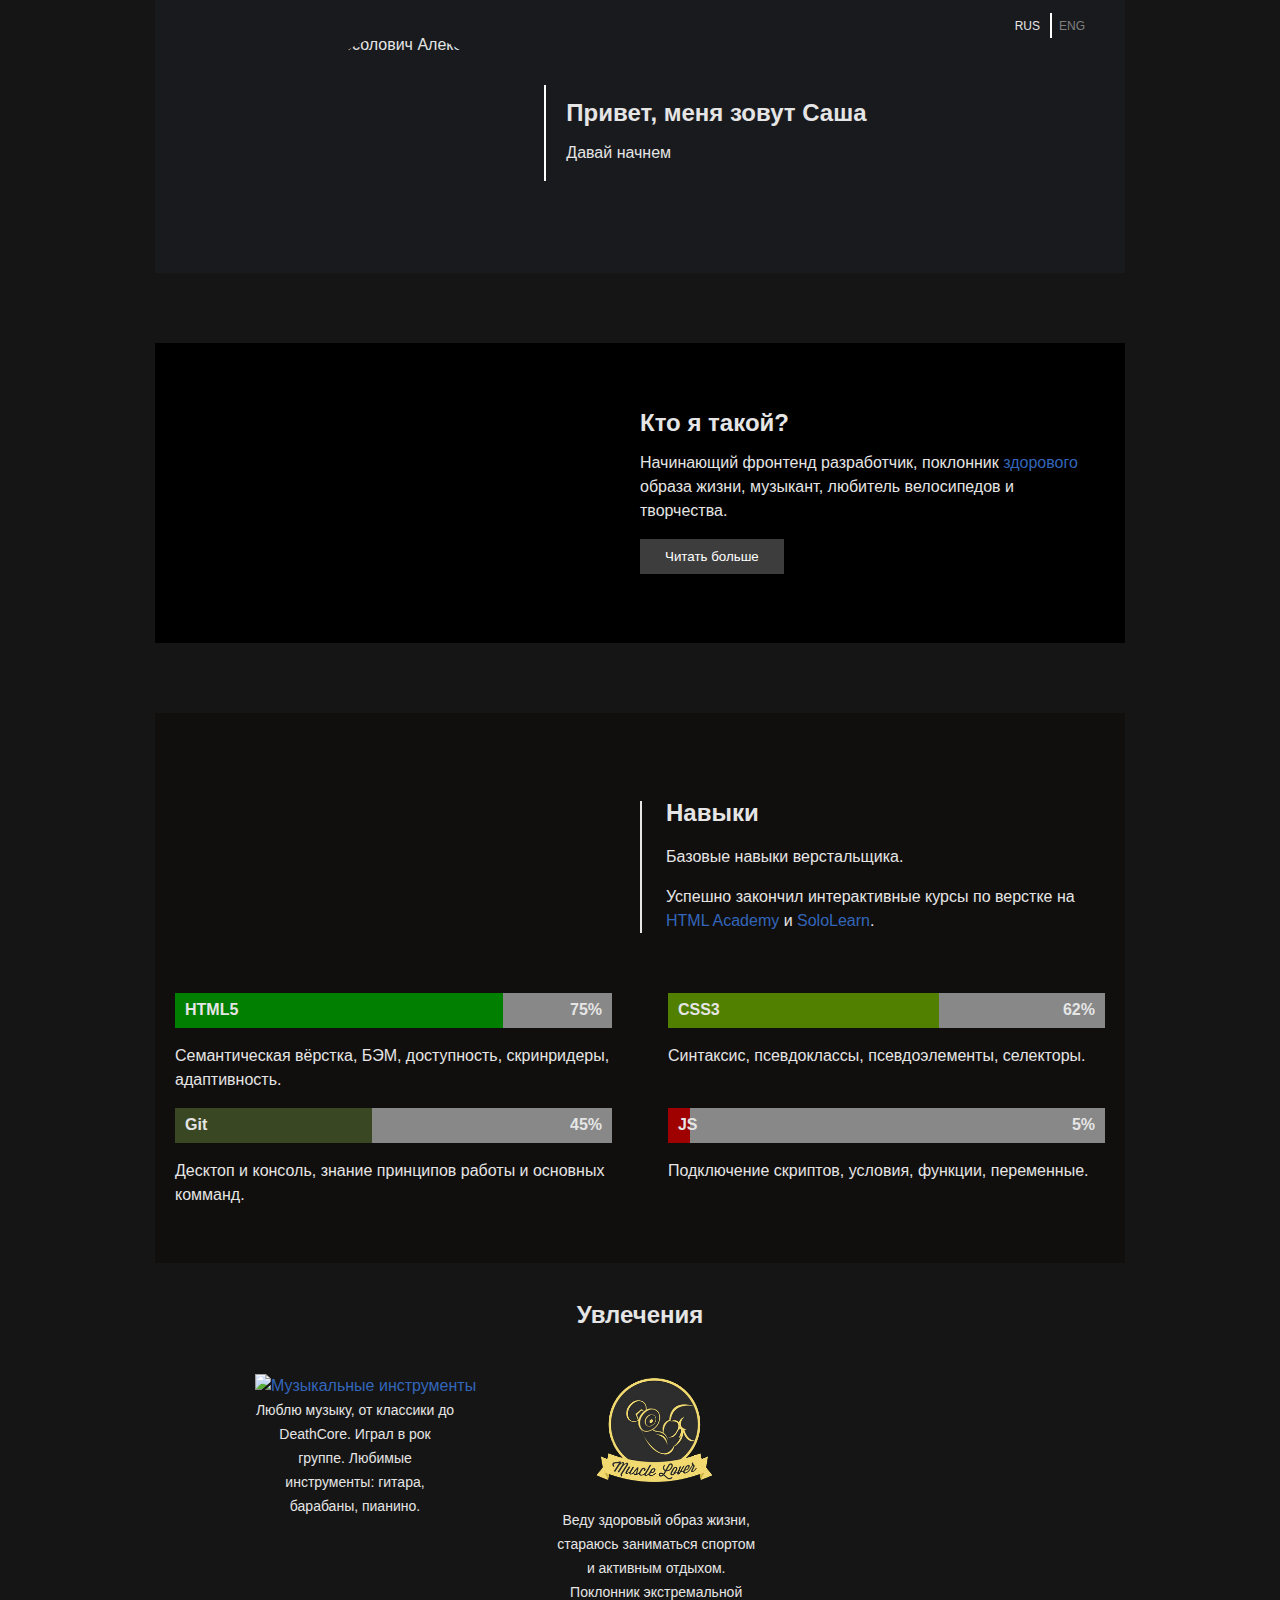
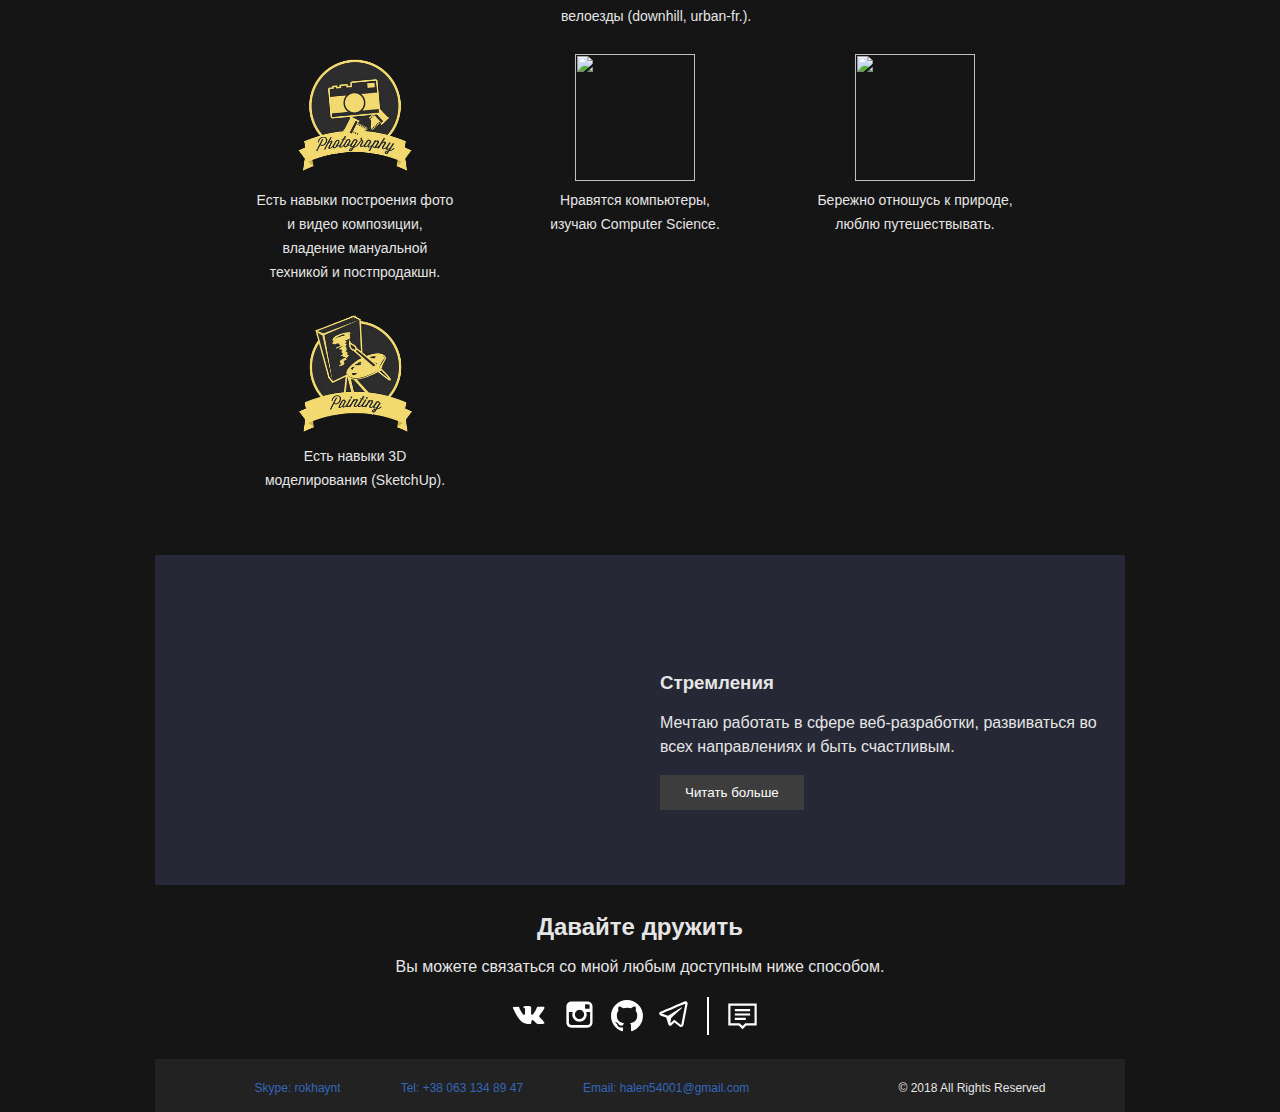
==== commit d03b9fd0: "final_0.1" ====
--- a/index.html
+++ b/index.html
@@ -2,7 +2,7 @@
 <html class="no-js" lang="ru">
   <head>
     <meta charset="UTF-8">
-    <meta name="keywords" content="HTML,CSS,XML,JavaScript, разработка сайтов, создат сайт.">
+    <meta name="keywords" content="HTML,CSS,XML,JavaScript, разработка сайтов, создать сайт.">
     <meta name="description" content="Разработка и поддержка веб-сайтов, современный дизайн, новые технологии.">
     <meta name="viewport" content="width=device-width, initial-scale=1.0">
     <meta name="author" content="Prosolovych Oleksandr">
@@ -19,6 +19,7 @@
   <body class="container">
     <header class="main-header">
       <section class="lang-menu">
+        <h1 class="visually-hidden">Меню выбора языка</h1>
         <ul class="lang-list">
           <li class="lang-list__item"><a href="#" class="lang-list__link lang-list__link--active" title="Русский язык">RUS</a></li>
           <li class="lang-list__item"><a href="index_eng.html" class="lang-list__link" title="English language">ENG</a></li>
@@ -109,19 +110,19 @@
             <p class="hobbies-list__description">Люблю музыку, от классики до DeathCore. Играл в рок группе. Любимые инструменты: гитара, барабаны, пианино.</p>
           </li>
           <li class="hobbies-list__item">
-            <a class="hobbies-list__link" href="#" target="_blank"><img class="hobbies-list__img" src="img/hobbie_muscule.png" alt=""></a>
+            <a class="hobbies-list__link" href="https://ru.wikipedia.org/wiki/%D0%97%D0%B4%D0%BE%D1%80%D0%BE%D0%B2%D1%8B%D0%B9_%D0%BE%D0%B1%D1%80%D0%B0%D0%B7_%D0%B6%D0%B8%D0%B7%D0%BD%D0%B8" target="_blank"><img class="hobbies-list__img" src="img/hobbie_muscule.png" alt=""></a>
             <p class="hobbies-list__description">Веду здоровый образ жизни, стараюсь заниматься спортом и активным отдыхом. Поклонник экстремальной велоезды (downhill, urban-fr.).</p>
           </li>
           <li class="hobbies-list__item">
-            <a class="hobbies-list__link" href="#"><img class="hobbies-list__img" src="img/hobbie_photo.png" alt=""></a>
+            <a class="hobbies-list__link" href="https://ru.wikipedia.org/wiki/%D0%A4%D0%BE%D1%82%D0%BE%D0%B3%D1%80%D0%B0%D1%84"><img class="hobbies-list__img" src="img/hobbie_photo.png" alt=""></a>
             <p class="hobbies-list__description">Есть навыки построения фото и видео композиции, владение мануальной техникой и постпродакшн.</p>
           </li>
           <li class="hobbies-list__item">
-            <a class="hobbies-list__link" href="#" target="_blank"><img class="hobbies-list__img" src="img/hobbie_pc.png" alt=""></a>
+            <a class="hobbies-list__link" href="https://ru.wikipedia.org/wiki/%D0%98%D0%BD%D1%84%D0%BE%D1%80%D0%BC%D0%B0%D1%82%D0%B8%D0%BA%D0%B0" target="_blank"><img class="hobbies-list__img" src="img/hobbie_pc.png" alt=""></a>
             <p class="hobbies-list__description">Нравятся компьютеры, изучаю Computer Science.</p>
           </li>
           <li class="hobbies-list__item">
-            <a class="hobbies-list__link" href="#" target="_blank"><img class="hobbies-list__img" src="img/hobbie_nature.png" alt=""></a>
+            <a class="hobbies-list__link" href="https://ru.wikipedia.org/wiki/%D0%9E%D1%85%D1%80%D0%B0%D0%BD%D0%B0_%D0%BE%D0%BA%D1%80%D1%83%D0%B6%D0%B0%D1%8E%D1%89%D0%B5%D0%B9_%D1%81%D1%80%D0%B5%D0%B4%D1%8B" target="_blank"><img class="hobbies-list__img" src="img/hobbie_nature.png" alt=""></a>
             <p class="hobbies-list__description">Бережно отношусь к природе, люблю путешествывать.</p>
           </li>
           <li class="hobbies-list__item">
@@ -137,10 +138,10 @@
           <div class="hide-content">
             <h4 class="hide-content__title-smal">О веб-разработке</h4>
             <p class="hide-content__description">Как я к этому пришел? Очень просто, я всегда хотел заниматся чем-то таким, что поможет мне раскрыть себя и свои способности. В мире кода чувствую себя прекрасно. Чувствую что занимаюсь чем-то важным и нужным.</p>
-            <img src="img/image-research-development.png" width="100%" height="auto" alt="Важность работы программистов в обществе">
+            <img class="hide-content__img" src="img/image-research-development.png" alt="Важность работы программистов в обществе">
             <h4 class="hide-content__title-smal">О программировании</h4>
             <p class="hide-content__description">Программирование это инструмент, который дает безграничные возможности для любой фантазии. Даже такие простые навыки как верстка сайтов - открыли для меня новый мир.</p>
-            <p class="hide-content__description">Мне очень нравится и хочется, обучатся дальше, и расширять круг своих навыков.</p>
+            <p class="hide-content__description">Мне очень нравится и хочется, учиться дальше, и расширять круг своих навыков.</p>
           </div>
           <button class="page-main__button" data-more="0">Читать больше</button>
         </div>
@@ -174,7 +175,7 @@
               </a>
             </li>
             <li class="social-list__item">
-              <a class="social-list__link" href="https://web.telegram.org/@Destors" target="_blank" title="Мой Telegram: @Destors">
+              <a class="social-list__link" href="https://t.me/Destors" target="_blank" title="Мой Telegram: @Destors">
                 <svg xmlns="http://www.w3.org/2000/svg" xmlns:xlink="http://www.w3.org/1999/xlink" viewBox="0 0 32 32" version="1.1" width="35px" height="35px" fill="white">
                   <g id="surface1">
                     <path style=" " d="M 26.070313 3.996094 C 25.734375 4.011719 25.417969 4.109375 25.136719 4.21875 L 25.132813 4.21875 C 24.847656 4.332031 23.492188 4.902344 21.433594 5.765625 C 19.375 6.632813 16.703125 7.757813 14.050781 8.875 C 8.753906 11.105469 3.546875 13.300781 3.546875 13.300781 L 3.609375 13.277344 C 3.609375 13.277344 3.25 13.394531 2.875 13.652344 C 2.683594 13.777344 2.472656 13.949219 2.289063 14.21875 C 2.105469 14.488281 1.957031 14.902344 2.011719 15.328125 C 2.101563 16.050781 2.570313 16.484375 2.90625 16.722656 C 3.246094 16.964844 3.570313 17.078125 3.570313 17.078125 L 3.578125 17.078125 L 8.460938 18.722656 C 8.679688 19.425781 9.949219 23.597656 10.253906 24.558594 C 10.433594 25.132813 10.609375 25.492188 10.828125 25.765625 C 10.933594 25.90625 11.058594 26.023438 11.207031 26.117188 C 11.265625 26.152344 11.328125 26.179688 11.390625 26.203125 C 11.410156 26.214844 11.429688 26.21875 11.453125 26.222656 L 11.402344 26.210938 C 11.417969 26.214844 11.429688 26.226563 11.441406 26.230469 C 11.480469 26.242188 11.507813 26.246094 11.558594 26.253906 C 12.332031 26.488281 12.953125 26.007813 12.953125 26.007813 L 12.988281 25.980469 L 15.871094 23.355469 L 20.703125 27.0625 L 20.8125 27.109375 C 21.820313 27.550781 22.839844 27.304688 23.378906 26.871094 C 23.921875 26.433594 24.132813 25.875 24.132813 25.875 L 24.167969 25.785156 L 27.902344 6.65625 C 28.007813 6.183594 28.035156 5.742188 27.917969 5.3125 C 27.800781 4.882813 27.5 4.480469 27.136719 4.265625 C 26.769531 4.046875 26.40625 3.980469 26.070313 3.996094 Z M 25.96875 6.046875 C 25.964844 6.109375 25.976563 6.101563 25.949219 6.222656 L 25.949219 6.234375 L 22.25 25.164063 C 22.234375 25.191406 22.207031 25.25 22.132813 25.308594 C 22.054688 25.371094 21.992188 25.410156 21.667969 25.28125 L 15.757813 20.75 L 12.1875 24.003906 L 12.9375 19.214844 C 12.9375 19.214844 22.195313 10.585938 22.59375 10.214844 C 22.992188 9.84375 22.859375 9.765625 22.859375 9.765625 C 22.886719 9.3125 22.257813 9.632813 22.257813 9.632813 L 10.082031 17.175781 L 10.078125 17.15625 L 4.242188 15.191406 L 4.242188 15.1875 C 4.238281 15.1875 4.230469 15.183594 4.226563 15.183594 C 4.230469 15.183594 4.257813 15.171875 4.257813 15.171875 L 4.289063 15.15625 L 4.320313 15.144531 C 4.320313 15.144531 9.53125 12.949219 14.828125 10.71875 C 17.480469 9.601563 20.152344 8.476563 22.207031 7.609375 C 24.261719 6.746094 25.78125 6.113281 25.867188 6.078125 C 25.949219 6.046875 25.910156 6.046875 25.96875 6.046875 Z "/>
@@ -184,52 +185,56 @@
             </li>
             <li class="social-list__item">
               <div class="social-list__button-wrapper">
-                <button class="social-list__button"><svg xmlns="http://www.w3.org/2000/svg" xmlns:xlink="http://www.w3.org/1999/xlink" viewBox="0 0 32 32" version="1.1" width="35px" height="35px" fill="white">
-                <g id="surface1">
-                <path style=" " d="M 3 6 L 3 26 L 12.585938 26 L 16 29.414063 L 19.414063 26 L 29 26 L 29 6 Z M 5 8 L 27 8 L 27 24 L 18.585938 24 L 16 26.585938 L 13.414063 24 L 5 24 Z M 9 11 L 9 13 L 23 13 L 23 11 Z M 9 15 L 9 17 L 23 17 L 23 15 Z M 9 19 L 9 21 L 19 21 L 19 19 Z "/>
-                </g>
-                </svg></button>
+                <button class="social-list__button">
+                  <svg xmlns="http://www.w3.org/2000/svg" xmlns:xlink="http://www.w3.org/1999/xlink" viewBox="0 0 32 32" version="1.1" width="35px" height="35px" fill="white">
+                    <path style=" " d="M 3 6 L 3 26 L 12.585938 26 L 16 29.414063 L 19.414063 26 L 29 26 L 29 6 Z M 5 8 L 27 8 L 27 24 L 18.585938 24 L 16 26.585938 L 13.414063 24 L 5 24 Z M 9 11 L 9 13 L 23 13 L 23 11 Z M 9 15 L 9 17 L 23 17 L 23 15 Z M 9 19 L 9 21 L 19 21 L 19 19 Z "/>
+                  </svg>
+                </button>
               </div>
             </li>
           </ul>
         </div>
       </section>
-      <section class="copyright">
-        <a href="skype: rokhaynt?chat" class="copyright__title">Skype: rokhaynt</a>
-        <a href="tel: +380631348947" class="copyright__title">Tel: +38 063 134 89 47</a>
-        <a href="mailto: halen54001@gmail.com?subject=From:destors.com" class="copyright__title">Email: halen54001@gmail.com</a>
-        <p class="copyright__title">© 2018 All Rights Reserved </p>
+      <section class="contacts">
+        <h3 class="visually-hidden">Наши контакты:</h3>
+        <ul class="contacts-list">
+          <li class="contacts-list__item"><a href="skype:rokhaynt?chat" class="contacts-list__link">Skype: rokhaynt</a></li>
+          <li class="contacts-list__item"><a href="tel:+380631348947" class="contacts-list__link">Tel: +38 063 134 89 47</a></li>
+          <li class="contacts-list__item"><a href="mailto:halen54001@gmail.com?subject=From:destors.com" class="contacts-list__link">Email: halen54001@gmail.com</a></li>
+        </ul>
+        <p class="contacts__copyright">© 2018 All Rights Reserved </p>
       </section>
       <section class="modal">
-      <div class="overlay"></div>
-      <div class="modal-wrapper">
-        <form action="https://echo.htmlacademy.ru" class="modal-form" method="post">
-          <fieldset class="modal-fieldset">
-            <legend class="visually-hidden">Заполните простую форму и напишете нам</legend>
-            <div class="modal-user-block">
-              <div class="modal-user-column">
-                <label class="modal__label" for="username">Ваше имя:</label>
-                <input class="modal__input field-text" id="username" name="username" placeholder="Имя Фамилия" type="text">
-              </div>
-              <div class="modal-user-column">
-                <label class="modal__label" for="email">Ваш e-mail:</label>
-                <input class="modal__input field-text" id="email" name="email" placeholder="email@example.com" type="email">
-              </div>
-            </div>
-            <p>
-              <label class="modal__label" for="massage">Текст письма:</label>
-              <textarea class="modal__input modal__massage-input" cols="30" id="massage" name="massage" placeholder="В свободной форме" rows="3"></textarea>
-            </p>
-            <input class="modal__submit-btn" type="submit" value="Отправить">
-          </fieldset>
-        </form>
-        <button class="modal-close-btn" title="Закрыть поле формы">
-          <svg xmlns="http://www.w3.org/2000/svg" width="21" height="21" viewBox="0 0 21 21">
-            <path fill="white" d="M13.328 10.5l7.371-7.371a1.003 1.003 0 0 0 0-1.414L19.285.3a1.003 1.003 0 0 0-1.414 0L10.5 7.672 3.129.301a1.003 1.003 0 0 0-1.414 0L.301 1.715a1.003 1.003 0 0 0 0 1.414L7.672 10.5.301 17.871a1.003 1.003 0 0 0 0 1.414l1.415 1.414a1.003 1.003 0 0 0 1.414 0l7.371-7.371 7.371 7.371a1.003 1.003 0 0 0 1.414 0l1.414-1.414a1.003 1.003 0 0 0 0-1.414L13.328 10.5z"/>
-          </svg>
-        </button>
-      </div>
-    </section>
+        <h2 class="visually-hidden">Напишите нам</h2>
+        <div class="overlay"></div>
+        <div class="modal-wrapper">
+          <form action="https://echo.htmlacademy.ru" class="modal-form" method="post">
+            <fieldset class="modal-fieldset">
+              <legend class="visually-hidden">Заполните простую форму и напишете нам</legend>
+              <div class="modal-user-block">
+                <div class="modal-user-column">
+                  <label class="modal__label" for="username">Ваше имя:</label>
+                  <input class="modal__input field-text" id="username" name="username" placeholder="Имя Фамилия" type="text">
+                </div>
+                <div class="modal-user-column">
+                  <label class="modal__label" for="email">Ваш e-mail:</label>
+                  <input class="modal__input field-text" id="email" name="email" placeholder="email@example.com" type="email">
+                </div>
+              </div>
+              <p>
+                <label class="modal__label" for="massage">Текст письма:</label>
+                <textarea class="modal__input modal__massage-input" cols="30" id="massage" name="massage" placeholder="В свободной форме" rows="3"></textarea>
+              </p>
+              <input class="modal__submit-btn" type="submit" value="Отправить">
+            </fieldset>
+          </form>
+          <button class="modal__close-btn" title="Закрыть поле формы">
+            <svg xmlns="http://www.w3.org/2000/svg" width="21" height="21" viewBox="0 0 21 21">
+              <path fill="white" d="M13.328 10.5l7.371-7.371a1.003 1.003 0 0 0 0-1.414L19.285.3a1.003 1.003 0 0 0-1.414 0L10.5 7.672 3.129.301a1.003 1.003 0 0 0-1.414 0L.301 1.715a1.003 1.003 0 0 0 0 1.414L7.672 10.5.301 17.871a1.003 1.003 0 0 0 0 1.414l1.415 1.414a1.003 1.003 0 0 0 1.414 0l7.371-7.371 7.371 7.371a1.003 1.003 0 0 0 1.414 0l1.414-1.414a1.003 1.003 0 0 0 0-1.414L13.328 10.5z"/>
+            </svg>
+          </button>
+        </div>
+      </section>
     </footer>
     <script src="js/script.js"></script>
   </body>
--- a/css/mobile_style.css
+++ b/css/mobile_style.css
@@ -394,7 +394,7 @@
     height: 50px;
 }
 
-.copyright {
+.contacts {
     padding: 10px 20px 30px 10px;
 
     text-align: left;
@@ -402,10 +402,19 @@
     background-color: #222;
 }
 
-.copyright__title {
+.contacts-list {
+    list-style: none;
+}
+
+
+.contacts-list__link {
     display: block;
     padding: 0;
     margin: 5px 0;
+}
+
+.contacts__copyright {
+    font-size: 12px;
 }
 
 .hide-content__title {
@@ -417,6 +426,12 @@
     margin: 0;
 
     text-align: left;
+}
+
+
+.hide-content__img {
+    width: 100%;
+    height: auto;
 }
 
 .hide-content__description {
@@ -492,9 +507,12 @@
 .modal__submit-btn {
     padding: 16px 84px;
     margin-top: 25px;
-}
-
-.modal-close-btn {
+
+    cursor: pointer;
+}
+
+
+.modal__close-btn {
     position: absolute;
     top: 11px;
     right: 7px;
@@ -504,7 +522,7 @@
     background: transparent;
 }
 
-.modal-close-btn:active {
+.modal__close-btn:active {
     opacity: .1;
 }
 
@@ -543,6 +561,6 @@
 .modal__input {
     width: 100%;
     height: 50px;
-    padding: 0 12px;
+    padding: 12px 12px;
     margin-bottom: 14px;
 }
--- a/css/desktop_style.css
+++ b/css/desktop_style.css
@@ -10,7 +10,6 @@
     .container {
         min-width: 970px;
     }
-
 
     .lang-menu {
         float: right;
@@ -170,17 +169,33 @@
         flex-wrap: wrap;
     }
 
-    .copyright {
+    .contacts {
         display: flex;
         padding: 10px 20px 5px 10px;
 
+        align-items: center;
         justify-content: space-around;
     }
 
-    .copyright__title {
+    .contacts-list {
+        display: flex;
+        padding: 0;
+        margin: 0;
+    }
+
+    .contacts-list__item {
+        padding: 0 20px;
+    }
+
+    .contacts-list__link {
         padding: 2px 10px;
 
         font-size: 12px;
+    }
+
+    .contacts__copyright {
+        padding: 0;
+        margin: 0;
     }
 
     .modal {
@@ -188,11 +203,19 @@
         overflow: unset;
     }
 
-    .modal-close-btn:hover,
-    .modal-close-btn:focus {
-        opacity: 1.0;
-    }
-
+    .modal__close-btn {
+        cursor: pointer;
+    }
+
+    .modal__close-btn:hover,
+    .modal__close-btn:focus {
+        opacity: .5;
+    }
+
+    .modal__submit-btn:hover,
+    .modal__submit-btn:focus {
+        opacity: .5;
+    }
 
     .overlay {
         position: fixed;
@@ -243,7 +266,6 @@
         margin-top: 12px;
     }
 
-
     .modal-input:hover {
         border-color: #b4b9bb;
     }
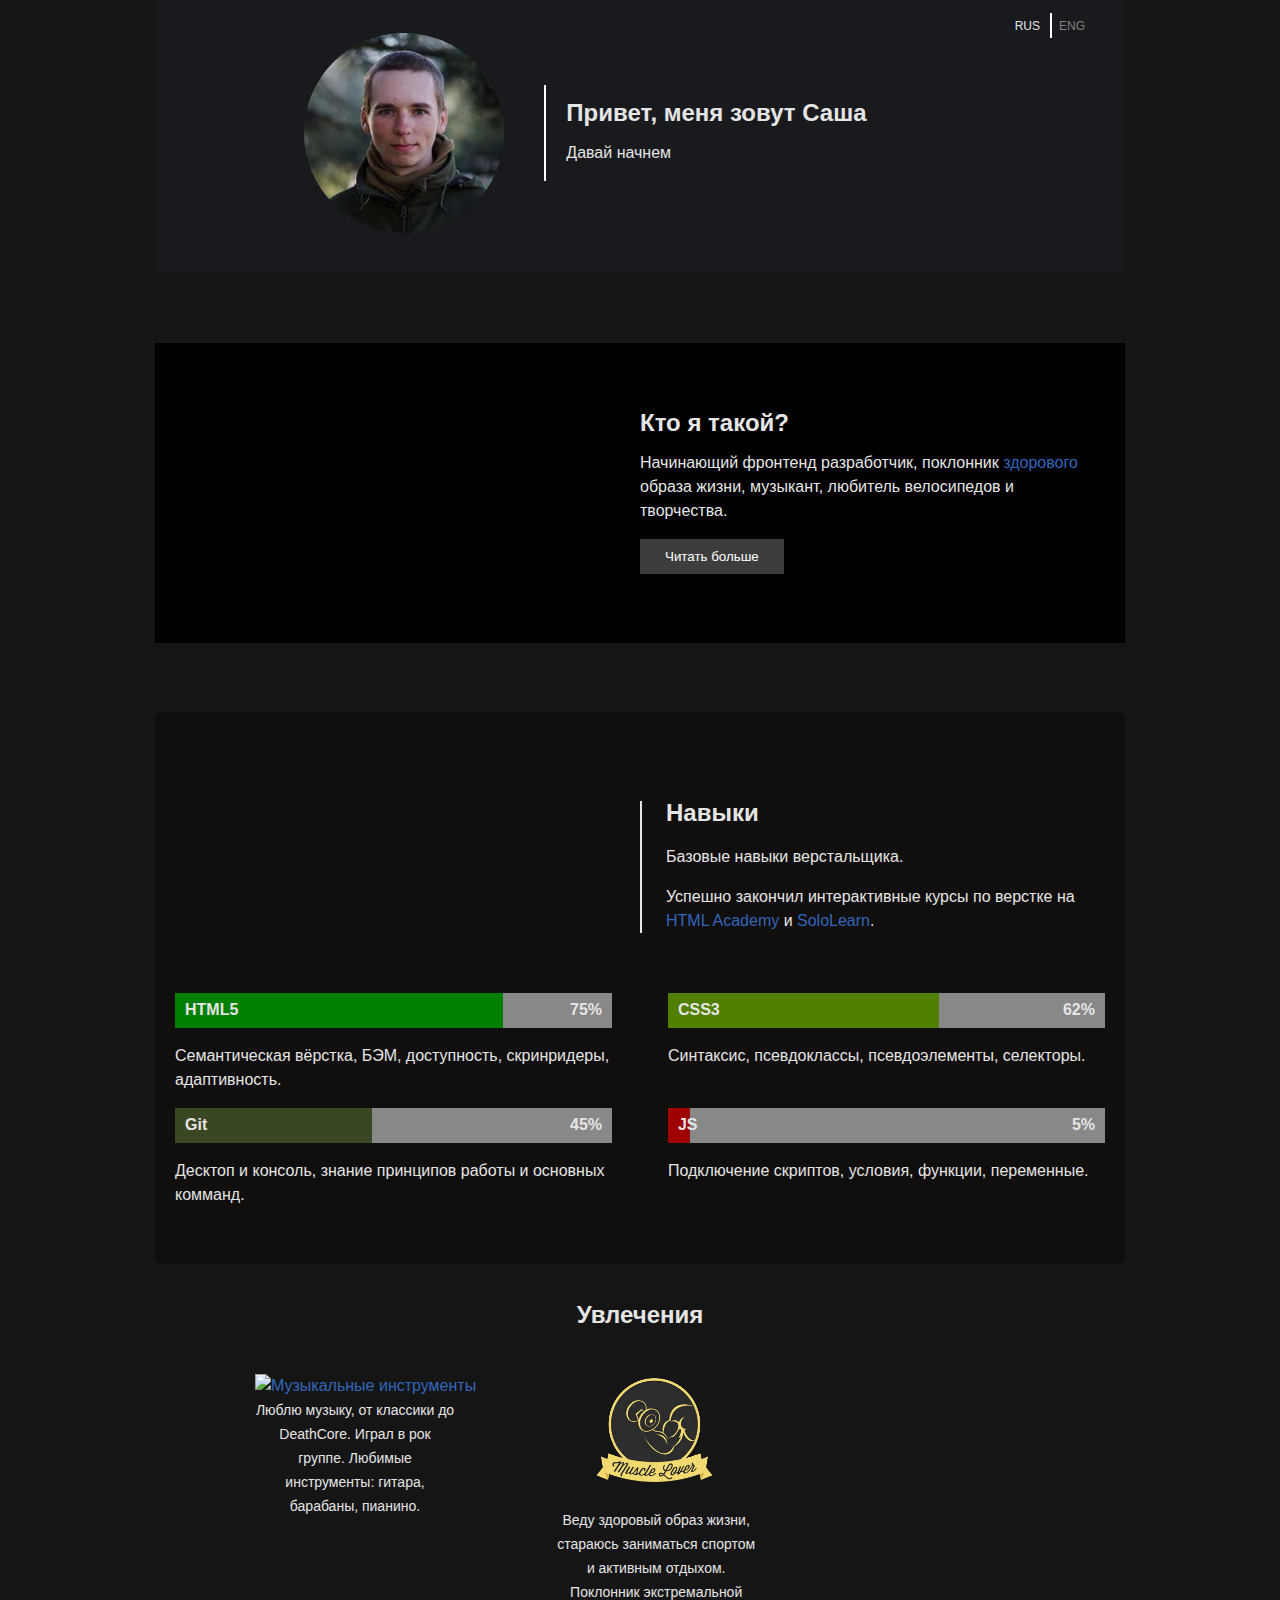
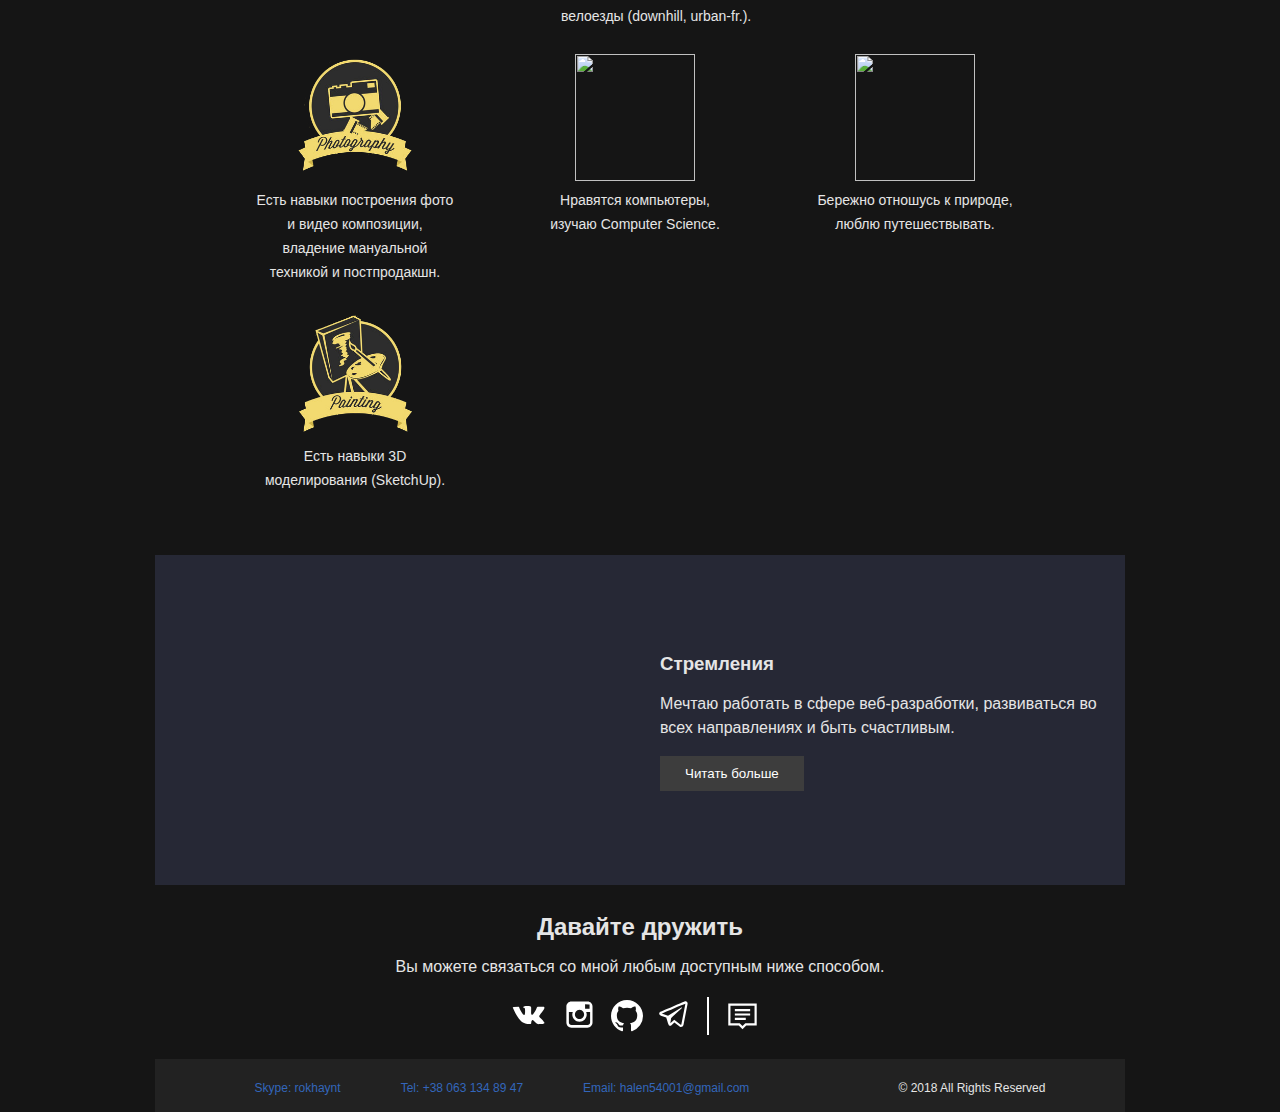
==== commit fe64d1fa: "backup_img" ====
--- a/index.html
+++ b/index.html
@@ -28,7 +28,7 @@
       <section class="header-info">
         <div class="header-info__wrapper-photo">
           <picture>
-            <source srcset="img/main_header_photo.jpg" media="(min-width: 660px)">
+            <source srcset="img/main_header_photo.jpg" media="(min-width: 2800px)">
             <img class="header-info__photo" src="img/main_header_photo_mobile.jpg" alt="На фото: Просолович Александр" title="Просолович Александр">
           </picture>
         </div>
--- a/css/mobile_style.css
+++ b/css/mobile_style.css
@@ -139,7 +139,6 @@
 .header-info__photo {
     width: auto;
     height: 100%;
-    margin-left: -76px;
 }
 
 .header-info__description {
--- a/css/desktop_style.css
+++ b/css/desktop_style.css
@@ -156,7 +156,7 @@
     .desires-content-wrapper {
         display: block;
         width: 50%;
-        padding: 12% 20px 5% 20px;
+        padding: 10% 20px 5% 20px;
         margin: 0;
         margin-left: auto;
 
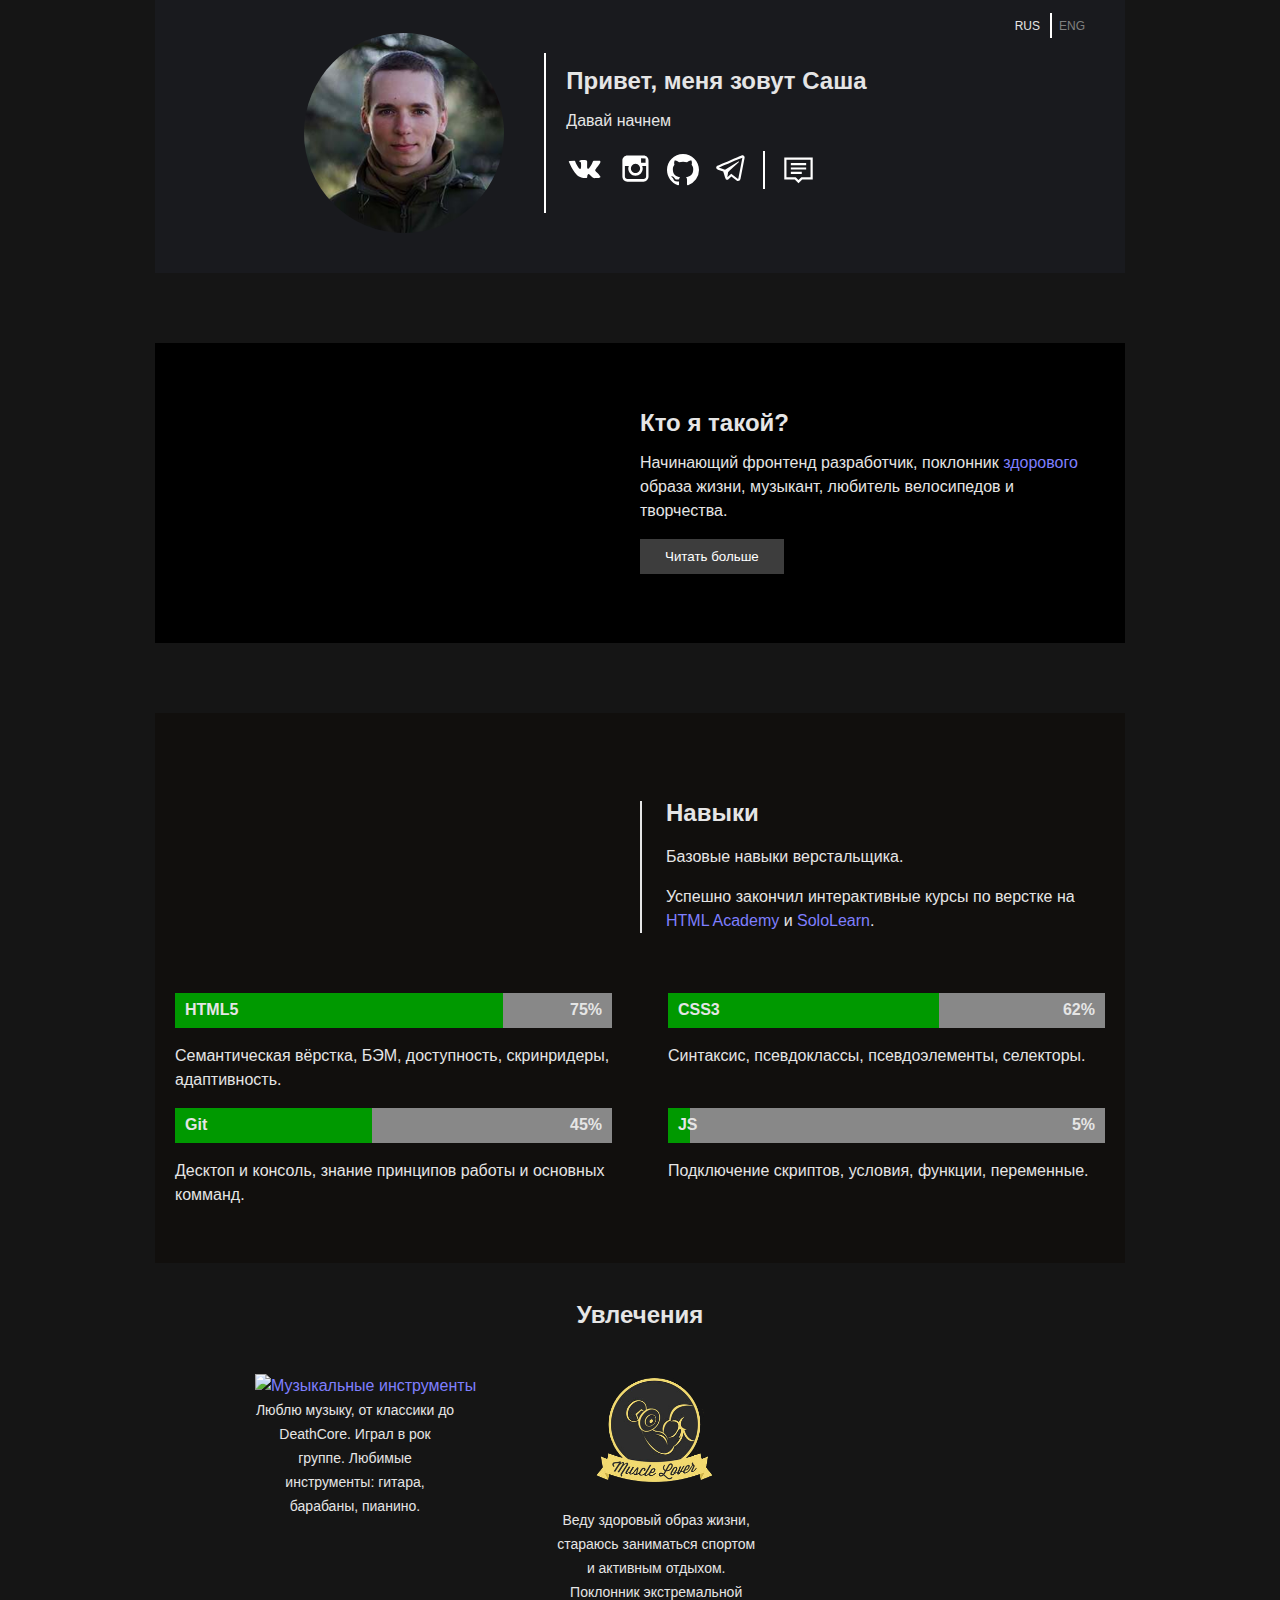
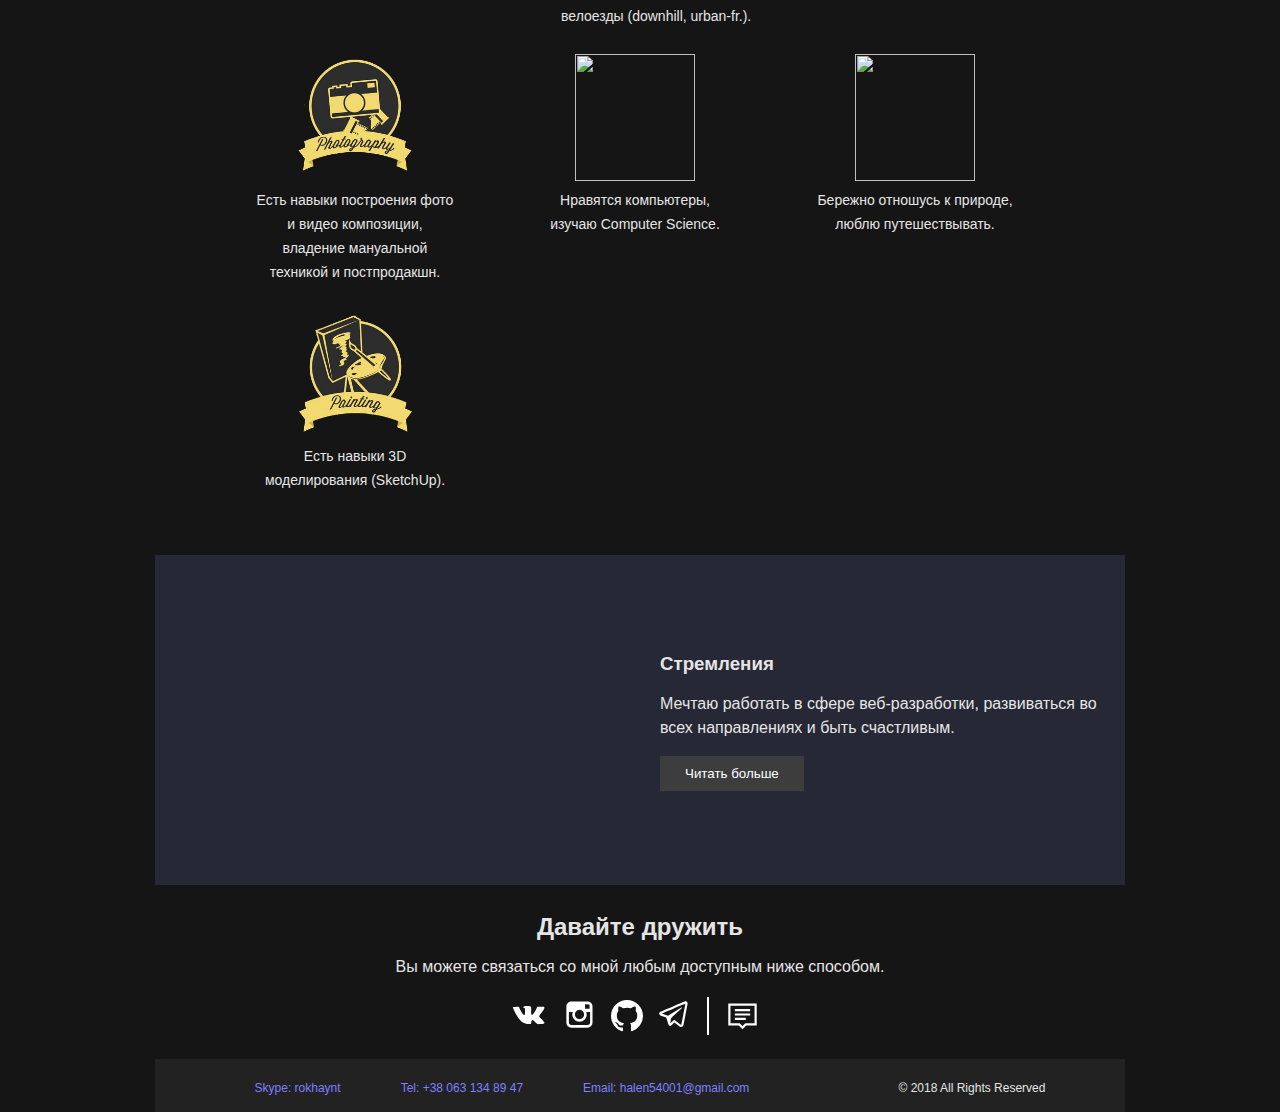
==== commit 8cabdc6d: "design" ====
--- a/index.html
+++ b/index.html
@@ -35,8 +35,50 @@
         <div class="header-info__wrapper-info">
           <h1 class="header-info__title">Привет, меня зовут Саша</h1>
           <p class="header-info__description">Давай начнем</p>
-        </div>
-      </section>
+          <ul class="social-list">
+            <li class="social-list__item">
+              <a class="social-list__link" href="http://vk.com/destors" target="_blank" title="Мой VK: destors">
+                <svg id="vkontakte" viewBox="0 0 32 32" width="37" height="37" fill="white">
+                  <path d="M15.83 25.176h1.63s.45-.09.723-.362c.27-.27.18-.724.18-.724s0-2.17.996-2.533c.994-.362 2.26 2.08 3.708 3.076.995.724 1.81.543 1.81.543l3.618-.09s1.9-.09.995-1.628c-.09-.09-.542-1.086-2.713-3.166-2.262-2.17-1.99-1.81.814-5.428 1.72-2.262 2.353-3.62 2.172-4.16-.18-.544-1.447-.453-1.447-.453h-4.16s-.272 0-.544.09c-.18.09-.36.453-.36.453s-.634 1.72-1.54 3.257c-1.808 3.076-2.532 3.257-2.894 3.076-.724-.452-.543-1.81-.543-2.804 0-2.985.452-4.252-.905-4.614-.452-.09-.814-.18-1.9-.18-1.447 0-2.714 0-3.438.36-.452.272-.814.725-.633.815.27 0 .905.18 1.176.633.452.543.452 1.9.452 1.9s.27 3.528-.543 3.98c-.543.27-1.357-.27-2.985-3.166-.814-1.447-1.447-3.076-1.447-3.076s.09-.27-.18-.452-.634-.27-.634-.27l-3.89.09s-.543 0-.814.27c-.18.27 0 .724 0 .724S5.608 18.483 9.045 22.1c3.166 3.258 6.785 3.077 6.785 3.077z"></path>
+                </svg>
+              </a>
+            </li>
+            <li class="social-list__item">
+              <a class="social-list__link" href="http://www.instagram.com/destors" target="_blank" title="Мой Instagram: destors">
+                <svg id="instagram" viewBox="0 0 32 32" width="35" height="35" fill="white">
+                  <path d="M23.4 4H8.6C6.1 4 4 6.1 4 8.6v14.7C4 25.9 6.1 28 8.6 28h14.7c2.6 0 4.6-2.1 4.6-4.6V8.6c.1-2.5-2-4.6-4.5-4.6zm1.3 2.8h.5v4h-4.1V6.7l3.6.1zm-12.1 6.7c.8-1.1 2-1.8 3.4-1.8s2.7.7 3.4 1.8c.5.7.8 1.5.8 2.5 0 2.3-1.9 4.2-4.2 4.2s-4.2-1.9-4.2-4.2c0-.9.3-1.8.8-2.5zm13.1 9.9c0 1.3-1 2.3-2.3 2.3H8.6c-1.3 0-2.3-1-2.3-2.3v-9.8h3.6c-.3.8-.5 1.6-.5 2.5 0 3.6 2.9 6.6 6.6 6.6 3.6 0 6.6-2.9 6.6-6.6 0-.9-.2-1.7-.5-2.5h3.6v9.8z"></path>
+                </svg>
+              </a>
+            </li>
+            <li class="social-list__item">
+              <a class="social-list__link" href="http://github.com/Destors" target="_blank" title="Мой GitHub: Destors">
+                <svg height="32" class="octicon octicon-mark-github" viewBox="0 0 16 16" version="1.1" width="32" aria-hidden="true" fill="white">
+                  <path fill-rule="evenodd" d="M8 0C3.58 0 0 3.58 0 8c0 3.54 2.29 6.53 5.47 7.59.4.07.55-.17.55-.38 0-.19-.01-.82-.01-1.49-2.01.37-2.53-.49-2.69-.94-.09-.23-.48-.94-.82-1.13-.28-.15-.68-.52-.01-.53.63-.01 1.08.58 1.23.82.72 1.21 1.87.87 2.33.66.07-.52.28-.87.51-1.07-1.78-.2-3.64-.89-3.64-3.95 0-.87.31-1.59.82-2.15-.08-.2-.36-1.02.08-2.12 0 0 .67-.21 2.2.82.64-.18 1.32-.27 2-.27.68 0 1.36.09 2 .27 1.53-1.04 2.2-.82 2.2-.82.44 1.1.16 1.92.08 2.12.51.56.82 1.27.82 2.15 0 3.07-1.87 3.75-3.65 3.95.29.25.54.73.54 1.48 0 1.07-.01 1.93-.01 2.2 0 .21.15.46.55.38A8.013 8.013 0 0 0 16 8c0-4.42-3.58-8-8-8z"></path>
+                </svg>
+              </a>
+            </li>
+            <li class="social-list__item">
+              <a class="social-list__link" href="https://t.me/Destors" target="_blank" title="Мой Telegram: @Destors">
+                <svg xmlns="http://www.w3.org/2000/svg" xmlns:xlink="http://www.w3.org/1999/xlink" viewBox="0 0 32 32" version="1.1" width="35px" height="35px" fill="white">
+                  <g id="surface1">
+                    <path style=" " d="M 26.070313 3.996094 C 25.734375 4.011719 25.417969 4.109375 25.136719 4.21875 L 25.132813 4.21875 C 24.847656 4.332031 23.492188 4.902344 21.433594 5.765625 C 19.375 6.632813 16.703125 7.757813 14.050781 8.875 C 8.753906 11.105469 3.546875 13.300781 3.546875 13.300781 L 3.609375 13.277344 C 3.609375 13.277344 3.25 13.394531 2.875 13.652344 C 2.683594 13.777344 2.472656 13.949219 2.289063 14.21875 C 2.105469 14.488281 1.957031 14.902344 2.011719 15.328125 C 2.101563 16.050781 2.570313 16.484375 2.90625 16.722656 C 3.246094 16.964844 3.570313 17.078125 3.570313 17.078125 L 3.578125 17.078125 L 8.460938 18.722656 C 8.679688 19.425781 9.949219 23.597656 10.253906 24.558594 C 10.433594 25.132813 10.609375 25.492188 10.828125 25.765625 C 10.933594 25.90625 11.058594 26.023438 11.207031 26.117188 C 11.265625 26.152344 11.328125 26.179688 11.390625 26.203125 C 11.410156 26.214844 11.429688 26.21875 11.453125 26.222656 L 11.402344 26.210938 C 11.417969 26.214844 11.429688 26.226563 11.441406 26.230469 C 11.480469 26.242188 11.507813 26.246094 11.558594 26.253906 C 12.332031 26.488281 12.953125 26.007813 12.953125 26.007813 L 12.988281 25.980469 L 15.871094 23.355469 L 20.703125 27.0625 L 20.8125 27.109375 C 21.820313 27.550781 22.839844 27.304688 23.378906 26.871094 C 23.921875 26.433594 24.132813 25.875 24.132813 25.875 L 24.167969 25.785156 L 27.902344 6.65625 C 28.007813 6.183594 28.035156 5.742188 27.917969 5.3125 C 27.800781 4.882813 27.5 4.480469 27.136719 4.265625 C 26.769531 4.046875 26.40625 3.980469 26.070313 3.996094 Z M 25.96875 6.046875 C 25.964844 6.109375 25.976563 6.101563 25.949219 6.222656 L 25.949219 6.234375 L 22.25 25.164063 C 22.234375 25.191406 22.207031 25.25 22.132813 25.308594 C 22.054688 25.371094 21.992188 25.410156 21.667969 25.28125 L 15.757813 20.75 L 12.1875 24.003906 L 12.9375 19.214844 C 12.9375 19.214844 22.195313 10.585938 22.59375 10.214844 C 22.992188 9.84375 22.859375 9.765625 22.859375 9.765625 C 22.886719 9.3125 22.257813 9.632813 22.257813 9.632813 L 10.082031 17.175781 L 10.078125 17.15625 L 4.242188 15.191406 L 4.242188 15.1875 C 4.238281 15.1875 4.230469 15.183594 4.226563 15.183594 C 4.230469 15.183594 4.257813 15.171875 4.257813 15.171875 L 4.289063 15.15625 L 4.320313 15.144531 C 4.320313 15.144531 9.53125 12.949219 14.828125 10.71875 C 17.480469 9.601563 20.152344 8.476563 22.207031 7.609375 C 24.261719 6.746094 25.78125 6.113281 25.867188 6.078125 C 25.949219 6.046875 25.910156 6.046875 25.96875 6.046875 Z "/>
+                  </g>
+                </svg>
+              </a>
+            </li>
+            <li class="social-list__item">
+              <div class="social-list__button-wrapper">
+                <button class="social-list__button">
+                  <svg xmlns="http://www.w3.org/2000/svg" xmlns:xlink="http://www.w3.org/1999/xlink" viewBox="0 0 32 32" version="1.1" width="35px" height="35px" fill="white">
+                    <path style=" " d="M 3 6 L 3 26 L 12.585938 26 L 16 29.414063 L 19.414063 26 L 29 26 L 29 6 Z M 5 8 L 27 8 L 27 24 L 18.585938 24 L 16 26.585938 L 13.414063 24 L 5 24 Z M 9 11 L 9 13 L 23 13 L 23 11 Z M 9 15 L 9 17 L 23 17 L 23 15 Z M 9 19 L 9 21 L 19 21 L 19 19 Z "/>
+                  </svg>
+                </button>
+              </div>
+            </li>
+          </ul>
+        </div>
+      </section>
+      
     </header>
     <main class="page-main">
       <section class="main-info">
--- a/css/mobile_style.css
+++ b/css/mobile_style.css
@@ -30,7 +30,7 @@
 a {
     text-decoration: none;
 
-    color: #36b;
+    color: #7f7fff;
 }
 
 .visually-hidden {
@@ -239,7 +239,7 @@
 
     content: "";
 
-    background-color: #007f00;
+    background-color: #009900;
 }
 
 .progress-bar--75:before {
@@ -248,20 +248,14 @@
 
 .progress-bar--62:before {
     width: 62%;
-
-    background-color: #517f00;
 }
 
 .progress-bar--45:before {
     width: 45%;
-
-    background-color: #3a4723;
 }
 
 .progress-bar--5:before {
     width: 5%;
-
-    background-color: #9f0000;
 }
 
 .progress-bar__text {
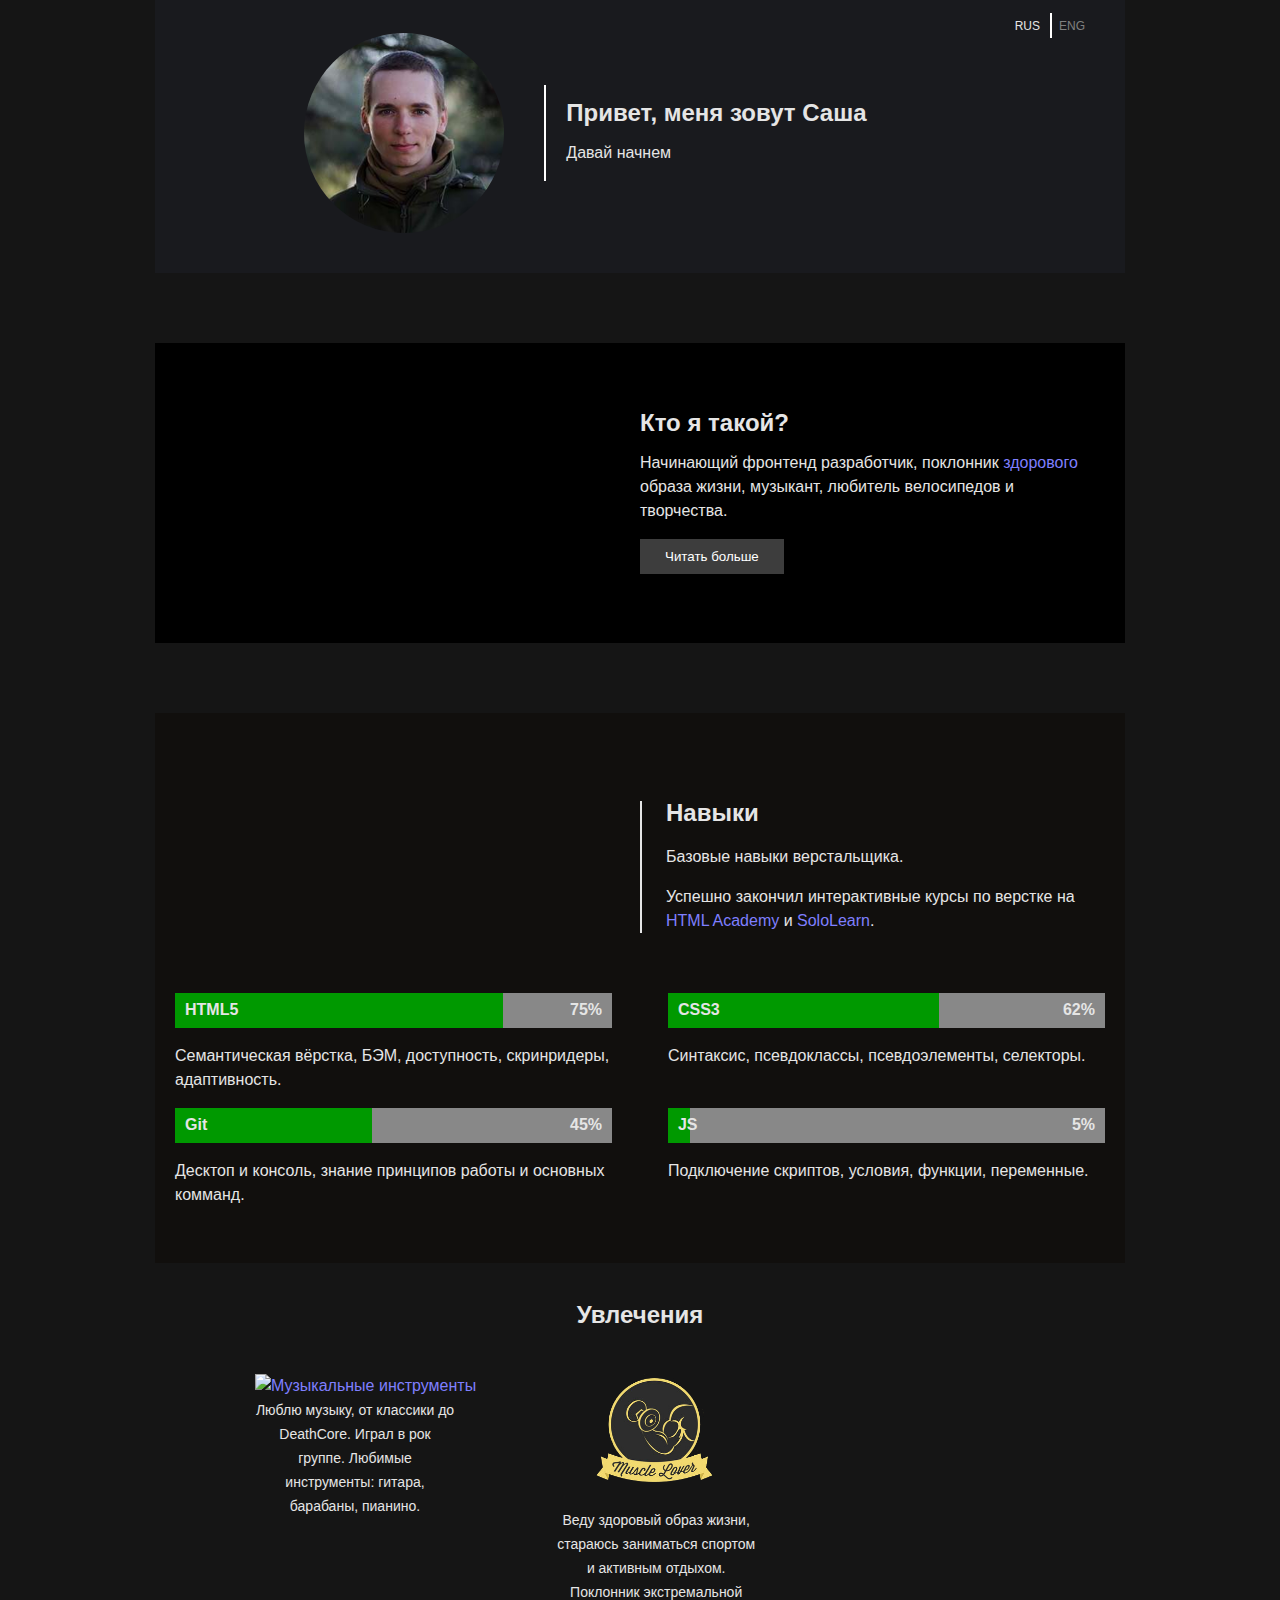
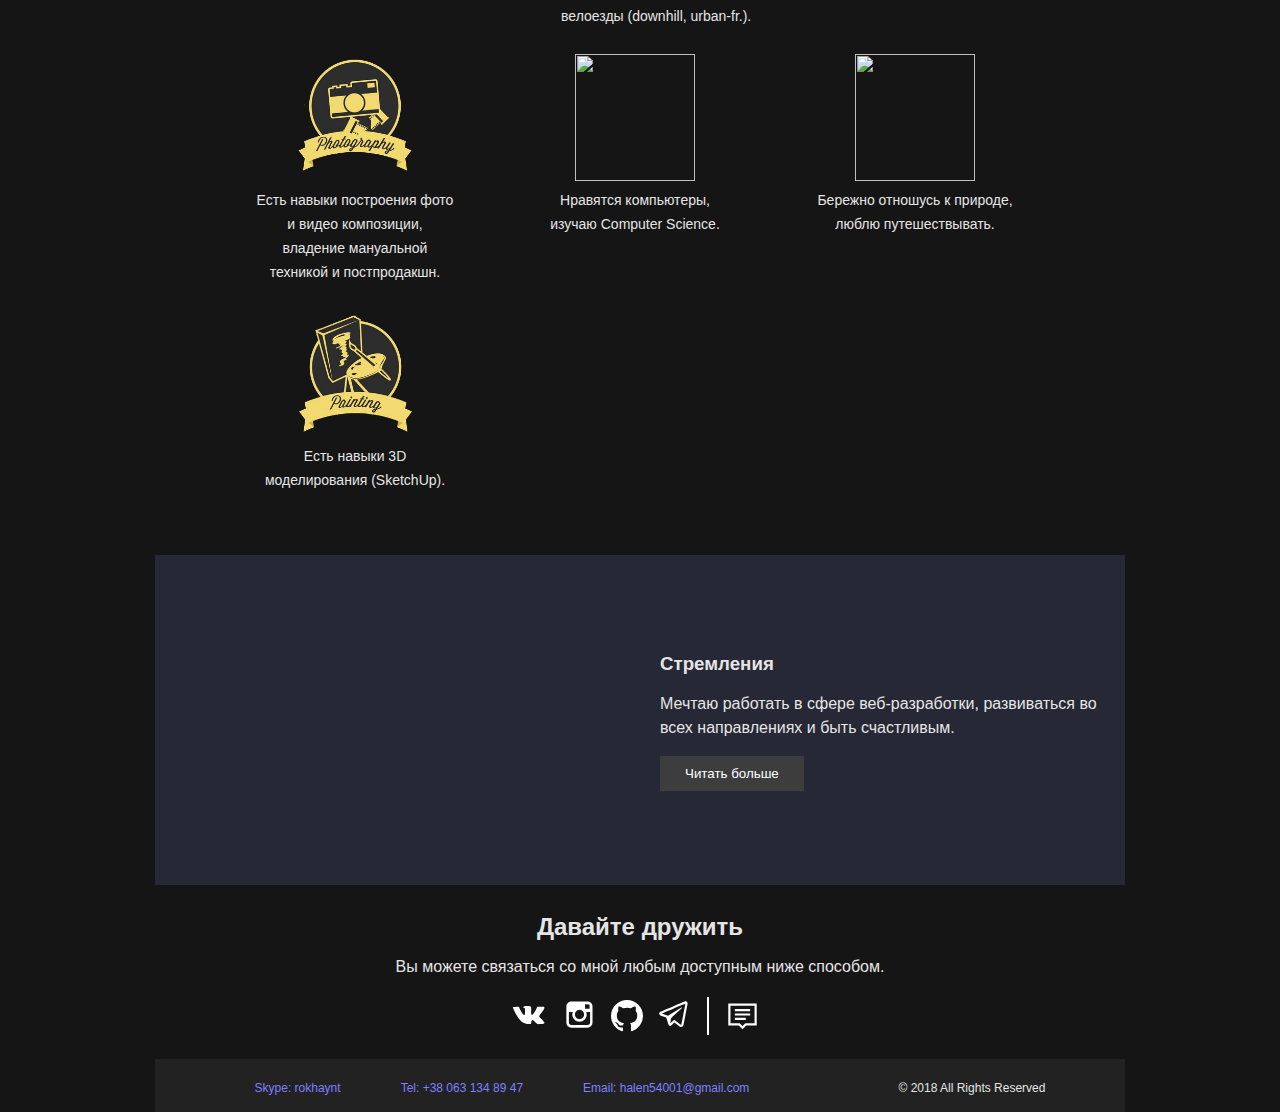
==== commit aaff8314: "ex" ====
--- a/index.html
+++ b/index.html
@@ -35,47 +35,6 @@
         <div class="header-info__wrapper-info">
           <h1 class="header-info__title">Привет, меня зовут Саша</h1>
           <p class="header-info__description">Давай начнем</p>
-          <ul class="social-list">
-            <li class="social-list__item">
-              <a class="social-list__link" href="http://vk.com/destors" target="_blank" title="Мой VK: destors">
-                <svg id="vkontakte" viewBox="0 0 32 32" width="37" height="37" fill="white">
-                  <path d="M15.83 25.176h1.63s.45-.09.723-.362c.27-.27.18-.724.18-.724s0-2.17.996-2.533c.994-.362 2.26 2.08 3.708 3.076.995.724 1.81.543 1.81.543l3.618-.09s1.9-.09.995-1.628c-.09-.09-.542-1.086-2.713-3.166-2.262-2.17-1.99-1.81.814-5.428 1.72-2.262 2.353-3.62 2.172-4.16-.18-.544-1.447-.453-1.447-.453h-4.16s-.272 0-.544.09c-.18.09-.36.453-.36.453s-.634 1.72-1.54 3.257c-1.808 3.076-2.532 3.257-2.894 3.076-.724-.452-.543-1.81-.543-2.804 0-2.985.452-4.252-.905-4.614-.452-.09-.814-.18-1.9-.18-1.447 0-2.714 0-3.438.36-.452.272-.814.725-.633.815.27 0 .905.18 1.176.633.452.543.452 1.9.452 1.9s.27 3.528-.543 3.98c-.543.27-1.357-.27-2.985-3.166-.814-1.447-1.447-3.076-1.447-3.076s.09-.27-.18-.452-.634-.27-.634-.27l-3.89.09s-.543 0-.814.27c-.18.27 0 .724 0 .724S5.608 18.483 9.045 22.1c3.166 3.258 6.785 3.077 6.785 3.077z"></path>
-                </svg>
-              </a>
-            </li>
-            <li class="social-list__item">
-              <a class="social-list__link" href="http://www.instagram.com/destors" target="_blank" title="Мой Instagram: destors">
-                <svg id="instagram" viewBox="0 0 32 32" width="35" height="35" fill="white">
-                  <path d="M23.4 4H8.6C6.1 4 4 6.1 4 8.6v14.7C4 25.9 6.1 28 8.6 28h14.7c2.6 0 4.6-2.1 4.6-4.6V8.6c.1-2.5-2-4.6-4.5-4.6zm1.3 2.8h.5v4h-4.1V6.7l3.6.1zm-12.1 6.7c.8-1.1 2-1.8 3.4-1.8s2.7.7 3.4 1.8c.5.7.8 1.5.8 2.5 0 2.3-1.9 4.2-4.2 4.2s-4.2-1.9-4.2-4.2c0-.9.3-1.8.8-2.5zm13.1 9.9c0 1.3-1 2.3-2.3 2.3H8.6c-1.3 0-2.3-1-2.3-2.3v-9.8h3.6c-.3.8-.5 1.6-.5 2.5 0 3.6 2.9 6.6 6.6 6.6 3.6 0 6.6-2.9 6.6-6.6 0-.9-.2-1.7-.5-2.5h3.6v9.8z"></path>
-                </svg>
-              </a>
-            </li>
-            <li class="social-list__item">
-              <a class="social-list__link" href="http://github.com/Destors" target="_blank" title="Мой GitHub: Destors">
-                <svg height="32" class="octicon octicon-mark-github" viewBox="0 0 16 16" version="1.1" width="32" aria-hidden="true" fill="white">
-                  <path fill-rule="evenodd" d="M8 0C3.58 0 0 3.58 0 8c0 3.54 2.29 6.53 5.47 7.59.4.07.55-.17.55-.38 0-.19-.01-.82-.01-1.49-2.01.37-2.53-.49-2.69-.94-.09-.23-.48-.94-.82-1.13-.28-.15-.68-.52-.01-.53.63-.01 1.08.58 1.23.82.72 1.21 1.87.87 2.33.66.07-.52.28-.87.51-1.07-1.78-.2-3.64-.89-3.64-3.95 0-.87.31-1.59.82-2.15-.08-.2-.36-1.02.08-2.12 0 0 .67-.21 2.2.82.64-.18 1.32-.27 2-.27.68 0 1.36.09 2 .27 1.53-1.04 2.2-.82 2.2-.82.44 1.1.16 1.92.08 2.12.51.56.82 1.27.82 2.15 0 3.07-1.87 3.75-3.65 3.95.29.25.54.73.54 1.48 0 1.07-.01 1.93-.01 2.2 0 .21.15.46.55.38A8.013 8.013 0 0 0 16 8c0-4.42-3.58-8-8-8z"></path>
-                </svg>
-              </a>
-            </li>
-            <li class="social-list__item">
-              <a class="social-list__link" href="https://t.me/Destors" target="_blank" title="Мой Telegram: @Destors">
-                <svg xmlns="http://www.w3.org/2000/svg" xmlns:xlink="http://www.w3.org/1999/xlink" viewBox="0 0 32 32" version="1.1" width="35px" height="35px" fill="white">
-                  <g id="surface1">
-                    <path style=" " d="M 26.070313 3.996094 C 25.734375 4.011719 25.417969 4.109375 25.136719 4.21875 L 25.132813 4.21875 C 24.847656 4.332031 23.492188 4.902344 21.433594 5.765625 C 19.375 6.632813 16.703125 7.757813 14.050781 8.875 C 8.753906 11.105469 3.546875 13.300781 3.546875 13.300781 L 3.609375 13.277344 C 3.609375 13.277344 3.25 13.394531 2.875 13.652344 C 2.683594 13.777344 2.472656 13.949219 2.289063 14.21875 C 2.105469 14.488281 1.957031 14.902344 2.011719 15.328125 C 2.101563 16.050781 2.570313 16.484375 2.90625 16.722656 C 3.246094 16.964844 3.570313 17.078125 3.570313 17.078125 L 3.578125 17.078125 L 8.460938 18.722656 C 8.679688 19.425781 9.949219 23.597656 10.253906 24.558594 C 10.433594 25.132813 10.609375 25.492188 10.828125 25.765625 C 10.933594 25.90625 11.058594 26.023438 11.207031 26.117188 C 11.265625 26.152344 11.328125 26.179688 11.390625 26.203125 C 11.410156 26.214844 11.429688 26.21875 11.453125 26.222656 L 11.402344 26.210938 C 11.417969 26.214844 11.429688 26.226563 11.441406 26.230469 C 11.480469 26.242188 11.507813 26.246094 11.558594 26.253906 C 12.332031 26.488281 12.953125 26.007813 12.953125 26.007813 L 12.988281 25.980469 L 15.871094 23.355469 L 20.703125 27.0625 L 20.8125 27.109375 C 21.820313 27.550781 22.839844 27.304688 23.378906 26.871094 C 23.921875 26.433594 24.132813 25.875 24.132813 25.875 L 24.167969 25.785156 L 27.902344 6.65625 C 28.007813 6.183594 28.035156 5.742188 27.917969 5.3125 C 27.800781 4.882813 27.5 4.480469 27.136719 4.265625 C 26.769531 4.046875 26.40625 3.980469 26.070313 3.996094 Z M 25.96875 6.046875 C 25.964844 6.109375 25.976563 6.101563 25.949219 6.222656 L 25.949219 6.234375 L 22.25 25.164063 C 22.234375 25.191406 22.207031 25.25 22.132813 25.308594 C 22.054688 25.371094 21.992188 25.410156 21.667969 25.28125 L 15.757813 20.75 L 12.1875 24.003906 L 12.9375 19.214844 C 12.9375 19.214844 22.195313 10.585938 22.59375 10.214844 C 22.992188 9.84375 22.859375 9.765625 22.859375 9.765625 C 22.886719 9.3125 22.257813 9.632813 22.257813 9.632813 L 10.082031 17.175781 L 10.078125 17.15625 L 4.242188 15.191406 L 4.242188 15.1875 C 4.238281 15.1875 4.230469 15.183594 4.226563 15.183594 C 4.230469 15.183594 4.257813 15.171875 4.257813 15.171875 L 4.289063 15.15625 L 4.320313 15.144531 C 4.320313 15.144531 9.53125 12.949219 14.828125 10.71875 C 17.480469 9.601563 20.152344 8.476563 22.207031 7.609375 C 24.261719 6.746094 25.78125 6.113281 25.867188 6.078125 C 25.949219 6.046875 25.910156 6.046875 25.96875 6.046875 Z "/>
-                  </g>
-                </svg>
-              </a>
-            </li>
-            <li class="social-list__item">
-              <div class="social-list__button-wrapper">
-                <button class="social-list__button">
-                  <svg xmlns="http://www.w3.org/2000/svg" xmlns:xlink="http://www.w3.org/1999/xlink" viewBox="0 0 32 32" version="1.1" width="35px" height="35px" fill="white">
-                    <path style=" " d="M 3 6 L 3 26 L 12.585938 26 L 16 29.414063 L 19.414063 26 L 29 26 L 29 6 Z M 5 8 L 27 8 L 27 24 L 18.585938 24 L 16 26.585938 L 13.414063 24 L 5 24 Z M 9 11 L 9 13 L 23 13 L 23 11 Z M 9 15 L 9 17 L 23 17 L 23 15 Z M 9 19 L 9 21 L 19 21 L 19 19 Z "/>
-                  </svg>
-                </button>
-              </div>
-            </li>
-          </ul>
         </div>
       </section>
       
